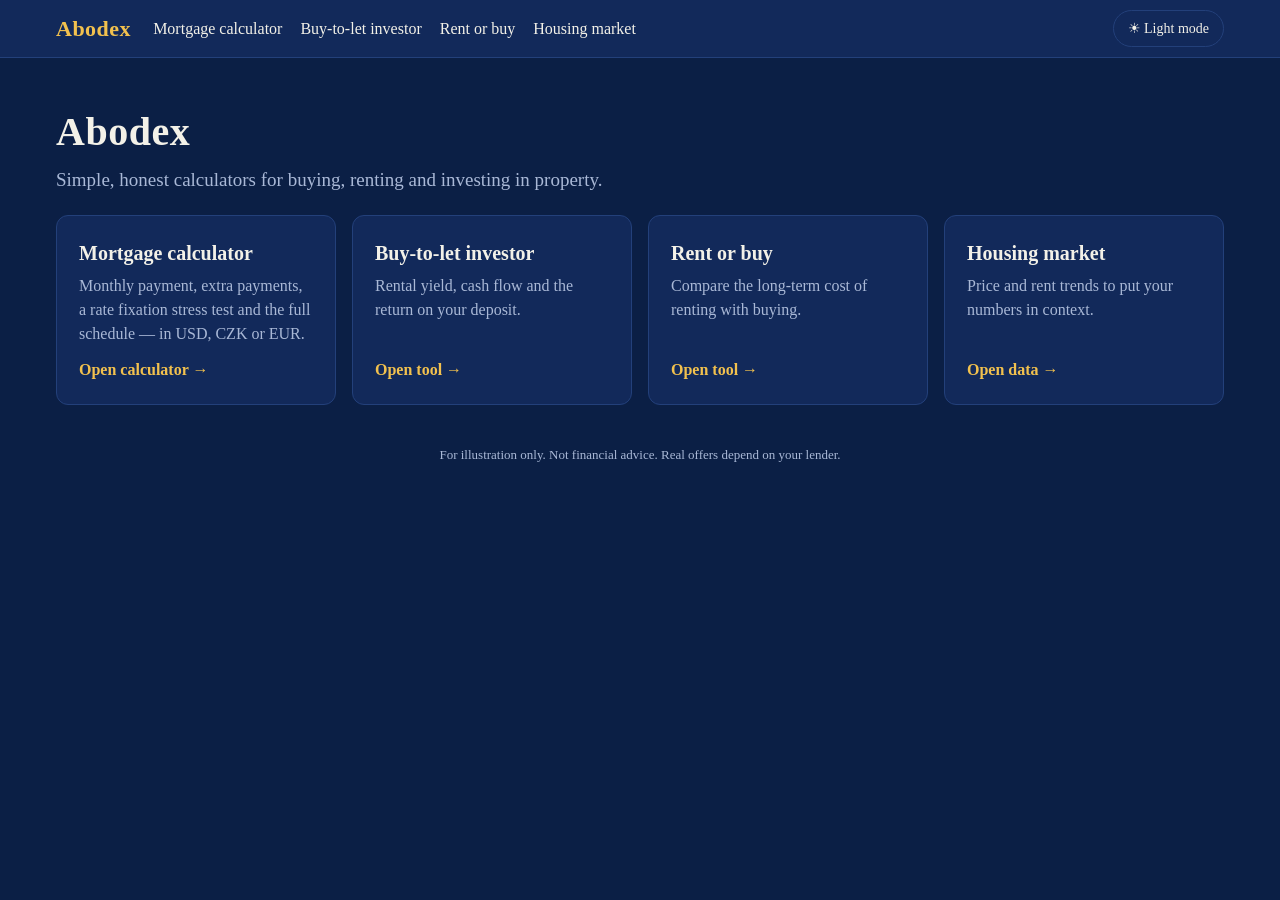
==== index.html @ 5fb05983 "Add Housing market page with sourced Czech data New market.html with the shared nav, styles and dark" ====
<!doctype html>
<html lang="en" data-cur="USD">
<head>
<meta charset="utf-8">
<meta name="viewport" content="width=device-width, initial-scale=1">
<title>Abodex – Property Investment Toolkit</title>
<meta name="description" content="Free property calculators in USD, CZK and EUR — mortgage, buy-to-let, rent or buy — plus Czech housing market data: prices, rents, yields and rates.">
<script src="js/theme-init.js"></script>
<link rel="stylesheet" href="css/style.css">
</head>
<body>
<nav class="topnav" id="topnav" data-page="home" aria-label="Abodex tools"></nav>
<header class="hero">
  <div>
    <h1>Abodex</h1>
    <p>Simple, honest calculators for buying, renting and investing in property.</p>
  </div>
</header>

<main class="tools" aria-label="Tools">
  <a class="card tool" href="mortgage.html">
    <h2>Mortgage calculator</h2>
    <p>Monthly payment, extra payments, a rate fixation stress test and the full schedule — in USD, CZK or EUR.</p>
    <span class="go">Open calculator →</span>
  </a>
  <a class="card tool" href="invest.html">
    <h2>Buy-to-let investor</h2>
    <p>Rental yield, cash flow and the return on your deposit.</p>
    <span class="go">Open tool →</span>
  </a>
  <a class="card tool" href="rent-or-buy.html">
    <h2>Rent or buy</h2>
    <p>Compare the long-term cost of renting with buying.</p>
    <span class="go">Open tool →</span>
  </a>
  <a class="card tool" href="market.html">
    <h2>Housing market</h2>
    <p>Price and rent trends to put your numbers in context.</p>
    <span class="go">Open data →</span>
  </a>
</main>

<footer>
  <p>For illustration only. Not financial advice. Real offers depend on your lender.</p>
</footer>

<script src="js/common.js"></script>
</body>
</html>
---- css/style.css ----
/* Abodex shared styles: colours, themes, page layout, form fields, footer. */
:root {
  color-scheme: dark;
  --font: "Times New Roman", Times, serif;
  --bg: #0b1f45; --card: #12295a; --text: #f3f1e8; --muted: #a9b8d6;
  --border: #23407a; --accent: #f2c14e; --accent-soft: #1b3670;
  --principal: #6fa8ff; --interest: #f5a04a; --tax: #4fd1a0;
  --insurance: #c39bff; --pmi: #ff6b6f; --hoa: #9fb0cc;
}
/* Light theme, switched on by the dark mode toggle */
:root[data-theme="light"] {
  color-scheme: light;
  --bg: #f4f1e8; --card: #ffffff; --text: #14213d; --muted: #5b6785;
  --border: #ddd6c4; --accent: #1f4fa8; --accent-soft: #e6ecf8;
  --principal: #1f5fd1; --interest: #d9741c; --tax: #1d9a6c;
  --insurance: #7c4ddb; --pmi: #d63c41; --hoa: #7d8aa3;
}
* { box-sizing: border-box; }
body {
  margin: 0; background: var(--bg); color: var(--text);
  font: 16px/1.5 var(--font);
}
header {
  max-width: 1200px; margin: 0 auto; padding: 28px 16px 8px;
  display: flex; justify-content: space-between; align-items: flex-start; gap: 16px;
}
/* Top navigation bar (built by js/common.js) */
.topnav { background: var(--card); border-bottom: 1px solid var(--border); }
.topnav-inner {
  max-width: 1200px; margin: 0 auto; padding: 10px 16px;
  display: flex; flex-wrap: wrap; align-items: center; gap: 8px 22px;
}
.brand { font-size: 22px; font-weight: 700; letter-spacing: 0.5px; color: var(--accent); text-decoration: none; }
.nav-links { display: flex; flex-wrap: wrap; gap: 4px 18px; list-style: none; margin: 0; padding: 0; flex: 1; }
.nav-links a { color: var(--text); text-decoration: none; border-bottom: 2px solid transparent; padding: 2px 0; }
.nav-links a:hover { border-bottom-color: var(--border); }
.nav-links a[aria-current="page"] { border-bottom-color: var(--accent); font-weight: 700; }
.nav-links li { white-space: nowrap; }
/* Small screens: brand + theme toggle on the first row, links on their own row below */
@media (max-width: 760px) {
  .topnav-inner { justify-content: space-between; }
  .nav-links { order: 3; flex-basis: 100%; }
}
.soon { color: var(--muted); cursor: default; }
.badge {
  font-size: 11px; padding: 0 7px; border-radius: 999px; vertical-align: 1px;
  border: 1px solid var(--border); color: var(--muted); white-space: nowrap;
}
#themeToggle {
  flex: none; font: inherit; font-size: 14px; padding: 7px 14px; border-radius: 999px; cursor: pointer;
  border: 1px solid var(--border); background: var(--card); color: var(--text);
}
header h1 { margin: 0; font-size: 26px; }
header p { margin: 4px 0 0; color: var(--muted); }
main { max-width: 1200px; margin: 0 auto; padding: 16px; }
.card { background: var(--card); border: 1px solid var(--border); border-radius: 12px; padding: 18px; }
.card h2 { margin: 0 0 12px; font-size: 16px; }
.card-head { display: flex; justify-content: space-between; align-items: baseline; }
.stack { display: grid; gap: 16px; }
label { display: block; font-size: 13px; color: var(--muted); margin-bottom: 4px; }
.field { margin-bottom: 12px; }
.row { display: grid; grid-template-columns: 1fr 1fr; gap: 10px; }
input, select {
  width: 100%; padding: 9px 10px; font: inherit; color: var(--text);
  background: var(--bg); border: 1px solid var(--border); border-radius: 8px;
}
input:focus, select:focus { outline: 2px solid var(--accent); outline-offset: -1px; }
.unit { position: relative; }
.unit span { position: absolute; top: 50%; transform: translateY(-50%); color: var(--muted); font-size: 13px; pointer-events: none; }
.unit.pre span { left: 10px; } .unit.pre input { padding-left: 22px; }
.unit.post span { right: 10px; } .unit.post input { padding-right: 34px; }
details { border-top: 1px solid var(--border); padding-top: 10px; margin-top: 4px; }
summary { cursor: pointer; font-weight: 600; font-size: 14px; margin-bottom: 10px; }
.hint { font-size: 12px; color: var(--muted); margin-top: 3px; }

/* Currency switch and per-currency fields */
.currency { display: flex; gap: 6px; }
.currency button {
  flex: 1; font: inherit; font-size: 14px; padding: 7px 0; border-radius: 8px; cursor: pointer;
  border: 1px solid var(--border); background: var(--bg); color: var(--text);
}
.currency button.active { background: var(--accent); border-color: var(--accent); color: var(--bg); font-weight: 700; }
:root[data-cur="USD"] .eu-only, :root:not([data-cur="USD"]) .us-only { display: none; }
.warn {
  margin-top: 8px; padding: 8px 10px; font-size: 13px; line-height: 1.4;
  background: var(--accent-soft); border-left: 3px solid var(--accent); border-radius: 6px;
}
.warn.strong { border-left-color: var(--pmi); }

/* Shared building blocks: buttons, tabs, tables, result tiles, notes, rise/fall colours */
.tabs { display: flex; gap: 6px; margin-bottom: 12px; flex-wrap: wrap; align-items: center; }
.tabs button, .btn {
  font: inherit; font-size: 13px; padding: 6px 12px; border-radius: 8px; cursor: pointer;
  border: 1px solid var(--border); background: var(--bg); color: var(--text);
}
.tabs button.active { background: var(--accent); border-color: var(--accent); color: var(--bg); }
.tabs .spacer { flex: 1; }
.table-wrap { max-height: 420px; overflow: auto; border: 1px solid var(--border); border-radius: 8px; }
table { width: 100%; border-collapse: collapse; font-size: 13px; font-variant-numeric: tabular-nums; }
th, td { padding: 7px 10px; text-align: right; white-space: nowrap; }
th:first-child, td:first-child { text-align: left; }
thead th { position: sticky; top: 0; background: var(--card); border-bottom: 1px solid var(--border); font-weight: 600; }
tbody tr:nth-child(even) { background: var(--bg); }
.optional { color: var(--muted); font-style: italic; }
.over { display: grid; grid-template-columns: repeat(3, 1fr); gap: 12px; }
@media (max-width: 700px) { .over { grid-template-columns: 1fr; } }
.over > div { background: var(--bg); border: 1px solid var(--border); border-radius: 10px; padding: 12px 14px; }
.over .label { font-size: 12px; color: var(--muted); }
.over .value { font-size: 22px; font-weight: 700; margin-top: 2px; font-variant-numeric: tabular-nums; }
.over .sub { font-size: 13px; color: var(--muted); }
.over .compare { display: flex; justify-content: space-between; gap: 8px; margin-top: 4px; font-variant-numeric: tabular-nums; }
.over .compare span { color: var(--muted); font-size: 14px; }
.over .saved { background: var(--accent-soft); border-color: transparent; }
.over .saved .value { color: var(--tax); }
.lead { margin: -4px 0 8px; font-size: 14px; }
.up { color: var(--pmi); }
.down { color: var(--tax); }

/* Tool page layout: inputs on the left, results on the right (one column on small screens).
   Columns may shrink to the screen so wide tables scroll inside their box instead of widening the page. */
main.two-col { display: grid; grid-template-columns: 360px 1fr; gap: 16px; align-items: start; }
@media (max-width: 900px) { main.two-col { grid-template-columns: 1fr; } }
.two-col > *, .two-col .row > *, .two-col .stack > *, .two-col input, .two-col select { min-width: 0; }

/* Home page: intro and tool cards */
.hero { padding-top: 44px; }
.hero h1 { font-size: 40px; letter-spacing: 0.5px; }
.hero p { font-size: 19px; }
.tools { display: grid; grid-template-columns: repeat(auto-fit, minmax(250px, 1fr)); gap: 16px; padding-top: 12px; padding-bottom: 32px; }
.tool { display: flex; flex-direction: column; gap: 6px; padding: 22px; color: inherit; text-decoration: none; }
.tool h2 { margin: 0; font-size: 20px; }
.tool p { margin: 0; color: var(--muted); flex: 1; }
.tool .go { font-weight: 700; color: var(--accent); margin-top: 6px; }
a.tool:hover, a.tool:focus-visible { border-color: var(--accent); }
.tool.coming { opacity: 0.75; }
.tool.coming .badge { align-self: flex-start; margin-top: 6px; font-size: 12px; }

footer { max-width: 1200px; margin: 0 auto; padding: 8px 16px 32px; text-align: center; }
footer p { margin: 0; font-size: 13px; color: var(--muted); }
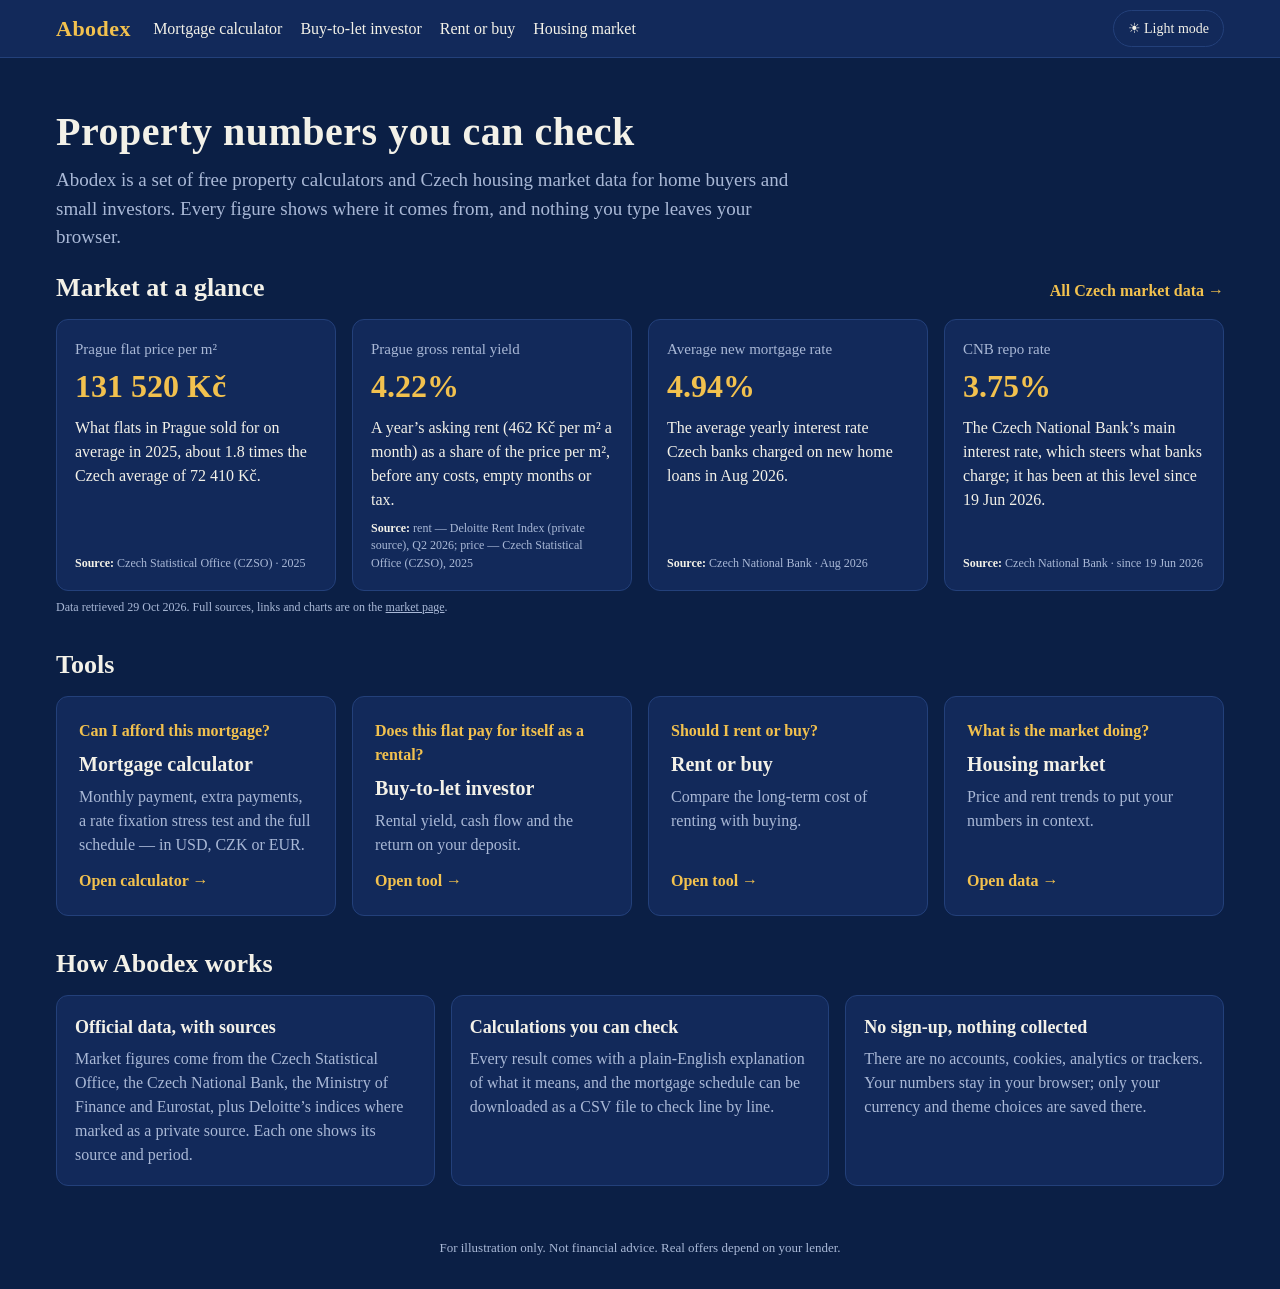
==== commit 3a41dd14: "Make the home page fuller: hero, market facts, tool questions, how it works - Hero with a headline a" ====
--- a/index.html
+++ b/index.html
@@ -4,40 +4,79 @@
 <meta charset="utf-8">
 <meta name="viewport" content="width=device-width, initial-scale=1">
 <title>Abodex – Property Investment Toolkit</title>
-<meta name="description" content="Free property calculators in USD, CZK and EUR — mortgage, buy-to-let, rent or buy — plus Czech housing market data: prices, rents, yields and rates.">
+<meta name="description" content="Free property calculators and Czech housing market data for buyers and small investors: mortgage, buy-to-let and rent-or-buy tools, plus prices, yields and rates from official sources.">
 <script src="js/theme-init.js"></script>
 <link rel="stylesheet" href="css/style.css">
+<link rel="stylesheet" href="css/home.css">
 </head>
 <body>
 <nav class="topnav" id="topnav" data-page="home" aria-label="Abodex tools"></nav>
 <header class="hero">
   <div>
-    <h1>Abodex</h1>
-    <p>Simple, honest calculators for buying, renting and investing in property.</p>
+    <h1>Property numbers you can check</h1>
+    <p>Abodex is a set of free property calculators and Czech housing market data for home buyers and small investors. Every figure shows where it comes from, and nothing you type leaves your browser.</p>
   </div>
 </header>
 
-<main class="tools" aria-label="Tools">
-  <a class="card tool" href="mortgage.html">
-    <h2>Mortgage calculator</h2>
-    <p>Monthly payment, extra payments, a rate fixation stress test and the full schedule — in USD, CZK or EUR.</p>
-    <span class="go">Open calculator →</span>
-  </a>
-  <a class="card tool" href="invest.html">
-    <h2>Buy-to-let investor</h2>
-    <p>Rental yield, cash flow and the return on your deposit.</p>
-    <span class="go">Open tool →</span>
-  </a>
-  <a class="card tool" href="rent-or-buy.html">
-    <h2>Rent or buy</h2>
-    <p>Compare the long-term cost of renting with buying.</p>
-    <span class="go">Open tool →</span>
-  </a>
-  <a class="card tool" href="market.html">
-    <h2>Housing market</h2>
-    <p>Price and rent trends to put your numbers in context.</p>
-    <span class="go">Open data →</span>
-  </a>
+<main class="home">
+  <!-- Every number here is filled in by js/home.js from data/market.json -->
+  <section class="block" aria-labelledby="glanceTitle">
+    <div class="block-head">
+      <h2 id="glanceTitle">Market at a glance</h2>
+      <a href="market.html">All Czech market data →</a>
+    </div>
+    <p class="load-note" id="glanceNote" hidden></p>
+    <div class="facts" id="facts"></div>
+    <p class="source" id="glanceSource"></p>
+  </section>
+
+  <section class="block" aria-labelledby="toolsTitle">
+    <div class="block-head"><h2 id="toolsTitle">Tools</h2></div>
+    <div class="tools">
+      <a class="card tool" href="mortgage.html">
+        <p class="q">Can I afford this mortgage?</p>
+        <h3>Mortgage calculator</h3>
+        <p>Monthly payment, extra payments, a rate fixation stress test and the full schedule — in USD, CZK or EUR.</p>
+        <span class="go">Open calculator →</span>
+      </a>
+      <a class="card tool" href="invest.html">
+        <p class="q">Does this flat pay for itself as a rental?</p>
+        <h3>Buy-to-let investor</h3>
+        <p>Rental yield, cash flow and the return on your deposit.</p>
+        <span class="go">Open tool →</span>
+      </a>
+      <a class="card tool" href="rent-or-buy.html">
+        <p class="q">Should I rent or buy?</p>
+        <h3>Rent or buy</h3>
+        <p>Compare the long-term cost of renting with buying.</p>
+        <span class="go">Open tool →</span>
+      </a>
+      <a class="card tool" href="market.html">
+        <p class="q">What is the market doing?</p>
+        <h3>Housing market</h3>
+        <p>Price and rent trends to put your numbers in context.</p>
+        <span class="go">Open data →</span>
+      </a>
+    </div>
+  </section>
+
+  <section class="block" aria-labelledby="howTitle">
+    <div class="block-head"><h2 id="howTitle">How Abodex works</h2></div>
+    <ul class="points">
+      <li class="card">
+        <h3>Official data, with sources</h3>
+        <p>Market figures come from the Czech Statistical Office, the Czech National Bank, the Ministry of Finance and Eurostat, plus Deloitte’s indices where marked as a private source. Each one shows its source and period.</p>
+      </li>
+      <li class="card">
+        <h3>Calculations you can check</h3>
+        <p>Every result comes with a plain-English explanation of what it means, and the mortgage schedule can be downloaded as a CSV file to check line by line.</p>
+      </li>
+      <li class="card">
+        <h3>No sign-up, nothing collected</h3>
+        <p>There are no accounts, cookies, analytics or trackers. Your numbers stay in your browser; only your currency and theme choices are saved there.</p>
+      </li>
+    </ul>
+  </section>
 </main>
 
 <footer>
@@ -45,5 +84,6 @@
 </footer>
 
 <script src="js/common.js"></script>
+<script src="js/home.js"></script>
 </body>
 </html>
--- a/css/home.css
+++ b/css/home.css
@@ -0,0 +1,36 @@
+/* Home page styles (loaded after style.css): sections, market facts, tool cards, "how it works". */
+main.home { padding-top: 8px; }
+.block { margin-bottom: 28px; }
+.block-head { display: flex; flex-wrap: wrap; justify-content: space-between; align-items: baseline; gap: 4px 16px; margin-bottom: 12px; }
+.block-head h2 { margin: 0; font-size: 26px; }
+.block-head a { color: var(--accent); font-weight: 700; text-decoration: none; }
+.block-head a:hover { text-decoration: underline; }
+.hero p { max-width: 760px; }
+
+/* Market at a glance */
+.facts { display: grid; grid-template-columns: repeat(auto-fit, minmax(220px, 1fr)); gap: 16px; }
+.fact { display: flex; flex-direction: column; min-width: 0; }
+.fact h3 { margin: 0; font-size: 15px; color: var(--muted); font-weight: 400; }
+.fact .value { margin: 2px 0 6px; font-size: 32px; font-weight: 700; color: var(--accent); white-space: nowrap; }
+.fact .explain { margin: 0; flex: 1; }
+.source { margin: 8px 0 0; font-size: 12px; color: var(--muted); line-height: 1.45; overflow-wrap: anywhere; }
+.source a { color: var(--muted); }
+.source b { color: var(--text); font-weight: 600; }
+.load-note { padding: 14px 16px; border-left: 3px solid var(--pmi); background: var(--card); border-radius: 8px; }
+.load-note a { color: var(--accent); }
+
+/* Tool cards: the question first, then the tool's name */
+.tools { padding: 0; }
+.tool .q { margin: 0; color: var(--accent); font-weight: 700; flex: none; }
+.tool h3 { margin: 0; font-size: 20px; }
+
+/* How Abodex works */
+.points { list-style: none; margin: 0; padding: 0; display: grid; grid-template-columns: repeat(auto-fit, minmax(240px, 1fr)); gap: 16px; }
+.points h3 { margin: 0 0 6px; font-size: 18px; }
+.points p { margin: 0; color: var(--muted); }
+
+@media (max-width: 560px) {
+  .hero h1 { font-size: 32px; }
+  .hero p { font-size: 17px; }
+  .block-head h2 { font-size: 22px; }
+}
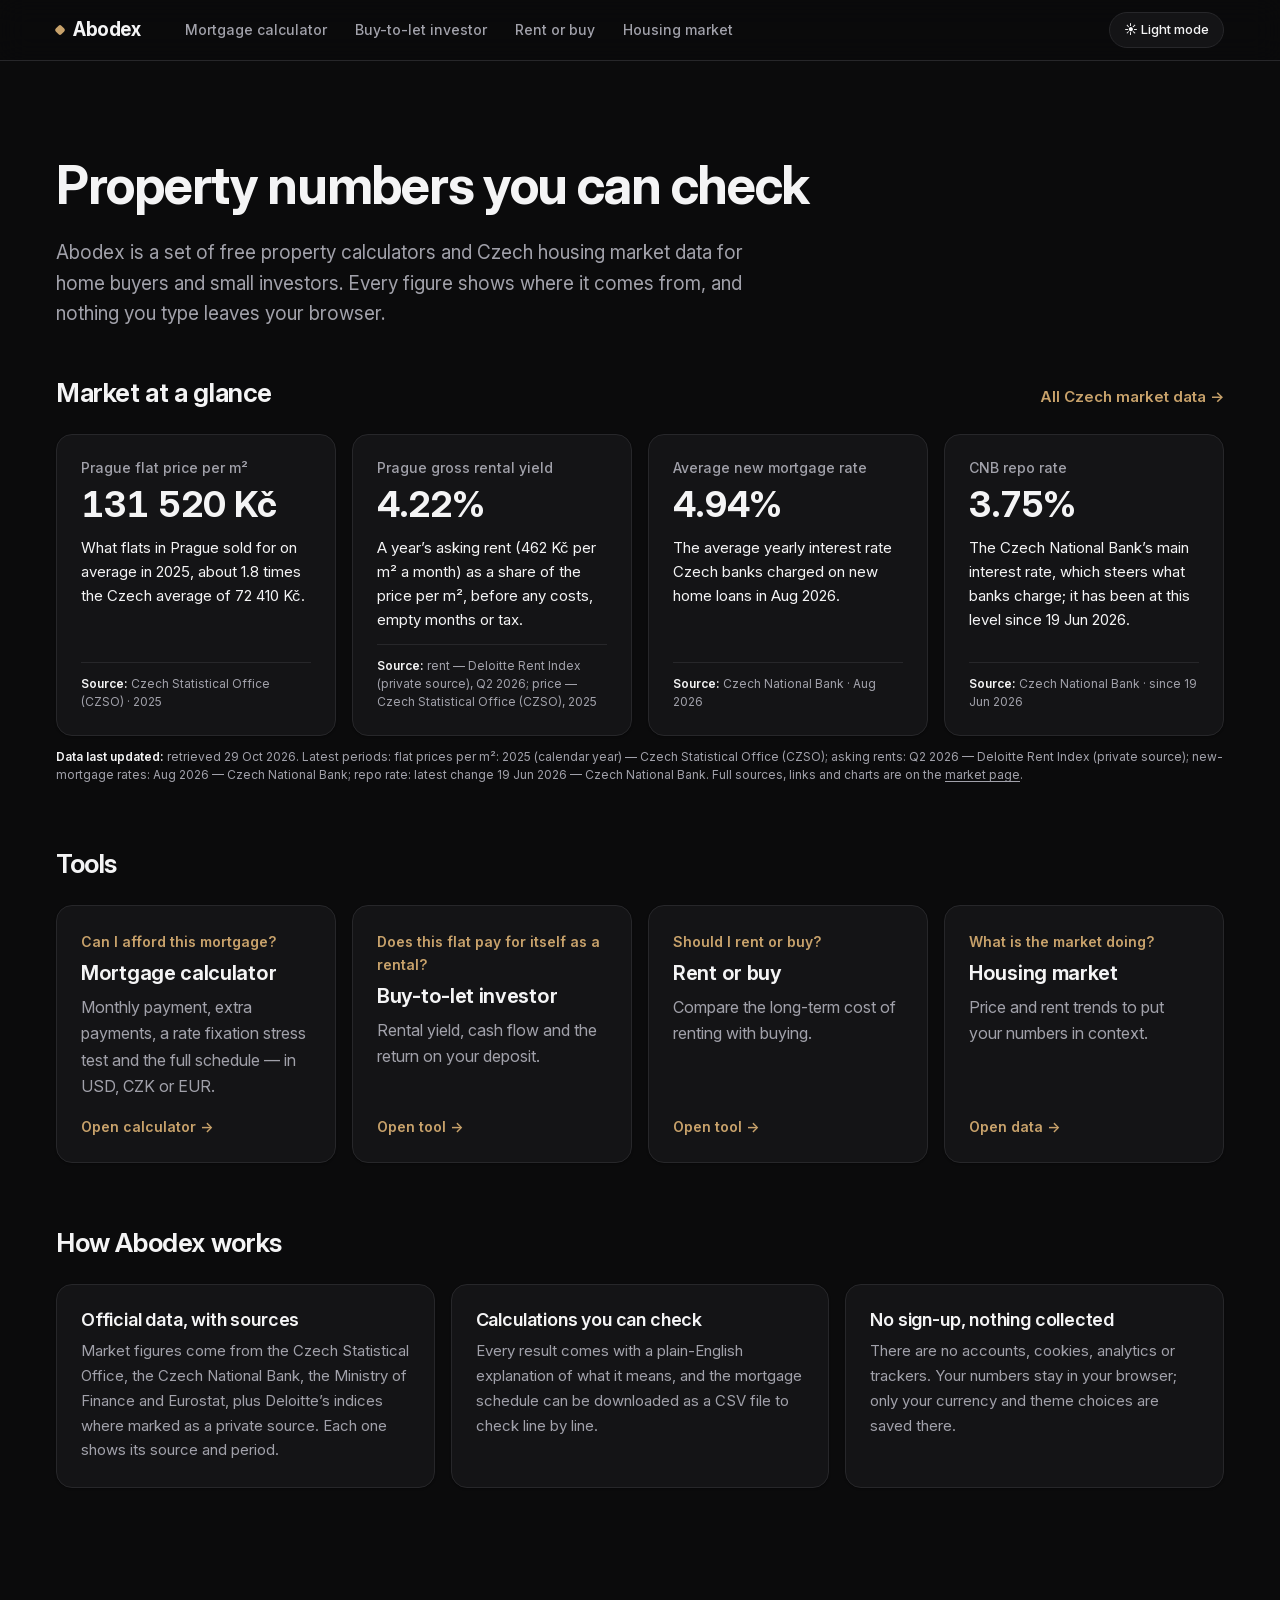
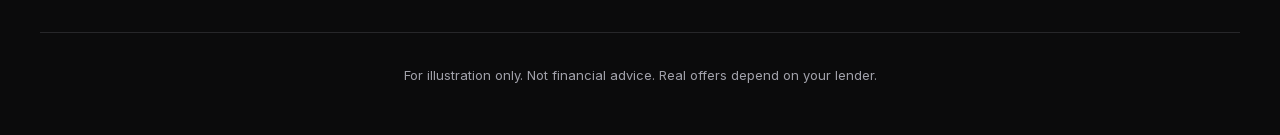
==== commit e09e652e: "Add data freshness, input checks, 404 page and site icon - "Data last updated" card on the market pa" ====
--- a/index.html
+++ b/index.html
@@ -5,6 +5,7 @@
 <meta name="viewport" content="width=device-width, initial-scale=1">
 <title>Abodex – Property Investment Toolkit</title>
 <meta name="description" content="Free property calculators and Czech housing market data for buyers and small investors: mortgage, buy-to-let and rent-or-buy tools, plus prices, yields and rates from official sources.">
+<link rel="icon" href="favicon.svg" type="image/svg+xml">
 <script src="js/theme-init.js"></script>
 <link rel="stylesheet" href="css/style.css">
 <link rel="stylesheet" href="css/home.css">
--- a/css/style.css
+++ b/css/style.css
@@ -1,139 +1,239 @@
-/* Abodex shared styles: colours, themes, page layout, form fields, footer. */
+/* Abodex shared styles: font, colours, themes, spacing, nav, cards, form fields, tables, tiles, motion, footer. */
+@font-face {
+  font-family: "Inter"; font-style: normal; font-weight: 100 900; font-display: swap;
+  src: url("../fonts/InterVariable.woff2") format("woff2");
+}
+@font-face {
+  font-family: "Inter"; font-style: italic; font-weight: 100 900; font-display: swap;
+  src: url("../fonts/InterVariable-Italic.woff2") format("woff2");
+}
+
+/* Dark theme is the default; the light theme is switched on by the toggle (data-theme="light"). */
 :root {
   color-scheme: dark;
-  --font: "Times New Roman", Times, serif;
-  --bg: #0b1f45; --card: #12295a; --text: #f3f1e8; --muted: #a9b8d6;
-  --border: #23407a; --accent: #f2c14e; --accent-soft: #1b3670;
+  --font: "Inter", system-ui, -apple-system, "Segoe UI", Roboto, sans-serif;
+  --bg: #0b0b0c; --card: #141416; --surface: #1c1c1f; --hover: #232327; --input: #1c1c1f;
+  --border: #27272a; --border-strong: #3f3f46; --text: #f4f4f5; --muted: #a1a1aa;
+  --accent: #c8a26b; --accent-hover: #d6b37f; --on-accent: #0b0b0c; --accent-soft: #221d16;
+  --ring: rgba(200, 162, 107, 0.35); --nav-bg: rgba(11, 11, 12, 0.72);
+  --shadow: 0 1px 2px rgba(0, 0, 0, 0.3);
+  --shadow-lift: 0 12px 32px -12px rgba(0, 0, 0, 0.7);
+  /* Chart, table and gain/loss colours */
   --principal: #6fa8ff; --interest: #f5a04a; --tax: #4fd1a0;
   --insurance: #c39bff; --pmi: #ff6b6f; --hoa: #9fb0cc;
-}
-/* Light theme, switched on by the dark mode toggle */
+  /* Spacing, corners, motion */
+  --space-1: 4px; --space-2: 8px; --space-3: 12px; --space-4: 16px; --space-5: 24px;
+  --space-6: 32px; --space-7: 48px; --space-8: 64px; --space-9: 96px;
+  --radius-sm: 8px; --radius-md: 12px; --radius-lg: 16px;
+  --ease: cubic-bezier(0.2, 0.7, 0.2, 1); --fast: 150ms; --slow: 500ms;
+}
 :root[data-theme="light"] {
   color-scheme: light;
-  --bg: #f4f1e8; --card: #ffffff; --text: #14213d; --muted: #5b6785;
-  --border: #ddd6c4; --accent: #1f4fa8; --accent-soft: #e6ecf8;
-  --principal: #1f5fd1; --interest: #d9741c; --tax: #1d9a6c;
-  --insurance: #7c4ddb; --pmi: #d63c41; --hoa: #7d8aa3;
+  --bg: #fafafa; --card: #ffffff; --surface: #f4f4f5; --hover: #efeff1; --input: #ffffff;
+  --border: #e7e7e9; --border-strong: #d4d4d8; --text: #111111; --muted: #5f5f66;
+  --accent: #8a6a3a; --accent-hover: #765a30; --on-accent: #ffffff; --accent-soft: #f7f3ec;
+  --ring: rgba(138, 106, 58, 0.28); --nav-bg: rgba(250, 250, 250, 0.78);
+  --shadow: 0 1px 2px rgba(0, 0, 0, 0.04);
+  --shadow-lift: 0 12px 32px -12px rgba(0, 0, 0, 0.16);
+  /* Green and red darkened slightly so gain/loss text passes 4.5:1 on white */
+  --principal: #1f5fd1; --interest: #d9741c; --tax: #16805a;
+  --insurance: #7c4ddb; --pmi: #c53035; --hoa: #7d8aa3;
 }
 * { box-sizing: border-box; }
+html { -webkit-text-size-adjust: 100%; }
 body {
   margin: 0; background: var(--bg); color: var(--text);
-  font: 16px/1.5 var(--font);
-}
-header {
-  max-width: 1200px; margin: 0 auto; padding: 28px 16px 8px;
-  display: flex; justify-content: space-between; align-items: flex-start; gap: 16px;
-}
-/* Top navigation bar (built by js/common.js) */
-.topnav { background: var(--card); border-bottom: 1px solid var(--border); }
+  font: 16px/1.65 var(--font); -webkit-font-smoothing: antialiased; -moz-osx-font-smoothing: grayscale;
+}
+h1, h2, h3 { line-height: 1.25; }
+a { color: var(--accent); }
+:focus-visible { outline: 2px solid var(--accent); outline-offset: 2px; }
+
+/* Top navigation bar (built by js/common.js): slim, sticky, blurs the page behind it */
+.topnav {
+  position: sticky; top: 0; z-index: 50;
+  background: var(--nav-bg); border-bottom: 1px solid var(--border);
+  -webkit-backdrop-filter: saturate(1.6) blur(14px); backdrop-filter: saturate(1.6) blur(14px);
+}
 .topnav-inner {
-  max-width: 1200px; margin: 0 auto; padding: 10px 16px;
-  display: flex; flex-wrap: wrap; align-items: center; gap: 8px 22px;
-}
-.brand { font-size: 22px; font-weight: 700; letter-spacing: 0.5px; color: var(--accent); text-decoration: none; }
-.nav-links { display: flex; flex-wrap: wrap; gap: 4px 18px; list-style: none; margin: 0; padding: 0; flex: 1; }
-.nav-links a { color: var(--text); text-decoration: none; border-bottom: 2px solid transparent; padding: 2px 0; }
-.nav-links a:hover { border-bottom-color: var(--border); }
-.nav-links a[aria-current="page"] { border-bottom-color: var(--accent); font-weight: 700; }
+  max-width: 1200px; margin: 0 auto; padding: 0 var(--space-4); min-height: 60px;
+  display: flex; align-items: center; gap: var(--space-2) var(--space-6);
+}
+.brand { font-size: 19px; font-weight: 700; letter-spacing: -0.02em; color: var(--text); text-decoration: none; }
+.brand::before {
+  content: ""; display: inline-block; width: 8px; height: 8px; border-radius: 2px; margin-right: 9px; vertical-align: 2px;
+  background: var(--accent); transform: rotate(45deg);
+}
+.nav-links { display: flex; gap: var(--space-1); list-style: none; margin: 0; padding: 0; flex: 1; }
 .nav-links li { white-space: nowrap; }
-/* Small screens: brand + theme toggle on the first row, links on their own row below */
+.nav-links a {
+  display: block; padding: 6px 12px; border-radius: 999px; font-size: 14px; font-weight: 500;
+  color: var(--muted); text-decoration: none;
+  transition: color var(--fast) ease, background-color var(--fast) ease;
+}
+.nav-links a:hover { color: var(--text); background: var(--hover); }
+.nav-links a[aria-current="page"] { color: var(--accent); background: var(--accent-soft); }
+/* Small screens: brand + theme toggle on the first row, links in one row below that scrolls inside the nav */
 @media (max-width: 760px) {
-  .topnav-inner { justify-content: space-between; }
-  .nav-links { order: 3; flex-basis: 100%; }
+  .topnav-inner { flex-wrap: wrap; justify-content: space-between; padding-top: var(--space-2); }
+  .nav-links {
+    order: 3; flex-basis: 100%; overflow-x: auto; scrollbar-width: none;
+    margin: 0 calc(-1 * var(--space-4)); padding: 0 var(--space-4) var(--space-2);
+  }
+  .nav-links::-webkit-scrollbar { display: none; }
 }
 .soon { color: var(--muted); cursor: default; }
 .badge {
-  font-size: 11px; padding: 0 7px; border-radius: 999px; vertical-align: 1px;
+  font-size: 11px; font-weight: 500; padding: 1px 8px; border-radius: 999px; vertical-align: 1px;
   border: 1px solid var(--border); color: var(--muted); white-space: nowrap;
 }
 #themeToggle {
-  flex: none; font: inherit; font-size: 14px; padding: 7px 14px; border-radius: 999px; cursor: pointer;
+  flex: none; font: inherit; font-size: 13px; font-weight: 500; padding: 6px 14px; border-radius: 999px; cursor: pointer;
   border: 1px solid var(--border); background: var(--card); color: var(--text);
-}
-header h1 { margin: 0; font-size: 26px; }
-header p { margin: 4px 0 0; color: var(--muted); }
-main { max-width: 1200px; margin: 0 auto; padding: 16px; }
-.card { background: var(--card); border: 1px solid var(--border); border-radius: 12px; padding: 18px; }
-.card h2 { margin: 0 0 12px; font-size: 16px; }
-.card-head { display: flex; justify-content: space-between; align-items: baseline; }
-.stack { display: grid; gap: 16px; }
-label { display: block; font-size: 13px; color: var(--muted); margin-bottom: 4px; }
-.field { margin-bottom: 12px; }
-.row { display: grid; grid-template-columns: 1fr 1fr; gap: 10px; }
+  transition: border-color var(--fast) ease, background-color var(--fast) ease;
+}
+#themeToggle:hover { border-color: var(--border-strong); background: var(--hover); }
+
+/* Page heading on tool pages */
+header {
+  max-width: 1200px; margin: 0 auto; padding: var(--space-8) var(--space-4) var(--space-5);
+  display: flex; justify-content: space-between; align-items: flex-start; gap: var(--space-4);
+}
+header h1 { margin: 0; font-size: 36px; line-height: 1.15; font-weight: 700; letter-spacing: -0.02em; }
+header p { margin: var(--space-3) 0 0; max-width: 720px; font-size: 18px; line-height: 1.6; color: var(--muted); }
+@media (max-width: 560px) {
+  header { padding-top: var(--space-7); }
+  header h1 { font-size: 28px; }
+  header p { font-size: 16px; }
+}
+
+main { max-width: 1200px; margin: 0 auto; padding: var(--space-4); }
+.card {
+  background: var(--card); border: 1px solid var(--border); border-radius: var(--radius-lg);
+  padding: var(--space-5); box-shadow: var(--shadow);
+}
+.card h2 { margin: 0 0 var(--space-4); font-size: 18px; font-weight: 600; letter-spacing: -0.01em; }
+.card-head { display: flex; justify-content: space-between; align-items: baseline; gap: var(--space-3); }
+.stack { display: grid; gap: var(--space-5); }
+
+/* Form fields */
+label { display: block; font-size: 14px; font-weight: 500; color: var(--muted); margin-bottom: 6px; }
+.field { margin-bottom: var(--space-4); }
+.row { display: grid; grid-template-columns: 1fr 1fr; gap: var(--space-3); }
 input, select {
-  width: 100%; padding: 9px 10px; font: inherit; color: var(--text);
-  background: var(--bg); border: 1px solid var(--border); border-radius: 8px;
-}
-input:focus, select:focus { outline: 2px solid var(--accent); outline-offset: -1px; }
+  width: 100%; padding: 10px 12px; font: inherit; font-size: 15px; color: var(--text);
+  background: var(--input); border: 1px solid var(--border-strong); border-radius: var(--radius-sm);
+  transition: border-color var(--fast) ease, box-shadow var(--fast) ease;
+}
+input:hover, select:hover { border-color: var(--muted); }
+input:focus, select:focus { outline: none; border-color: var(--accent); box-shadow: 0 0 0 3px var(--ring); }
 .unit { position: relative; }
 .unit span { position: absolute; top: 50%; transform: translateY(-50%); color: var(--muted); font-size: 13px; pointer-events: none; }
-.unit.pre span { left: 10px; } .unit.pre input { padding-left: 22px; }
-.unit.post span { right: 10px; } .unit.post input { padding-right: 34px; }
-details { border-top: 1px solid var(--border); padding-top: 10px; margin-top: 4px; }
-summary { cursor: pointer; font-weight: 600; font-size: 14px; margin-bottom: 10px; }
-.hint { font-size: 12px; color: var(--muted); margin-top: 3px; }
+.unit.pre span { left: 12px; } .unit.pre input { padding-left: 26px; }
+.unit.post span { right: 12px; } .unit.post input { padding-right: 38px; }
+details { border-top: 1px solid var(--border); padding-top: var(--space-3); margin-top: var(--space-1); }
+summary { cursor: pointer; font-weight: 600; font-size: 14px; margin-bottom: var(--space-3); }
+summary:hover { color: var(--accent); }
+.hint { font-size: 13px; color: var(--muted); margin-top: var(--space-1); line-height: 1.5; }
 
 /* Currency switch and per-currency fields */
-.currency { display: flex; gap: 6px; }
+.currency { display: flex; gap: var(--space-1); padding: 3px; background: var(--surface); border: 1px solid var(--border); border-radius: 10px; }
 .currency button {
-  flex: 1; font: inherit; font-size: 14px; padding: 7px 0; border-radius: 8px; cursor: pointer;
-  border: 1px solid var(--border); background: var(--bg); color: var(--text);
-}
-.currency button.active { background: var(--accent); border-color: var(--accent); color: var(--bg); font-weight: 700; }
+  flex: 1; font: inherit; font-size: 14px; font-weight: 500; padding: 6px 0; border-radius: 7px; cursor: pointer;
+  border: 0; background: transparent; color: var(--muted);
+  transition: color var(--fast) ease, background-color var(--fast) ease;
+}
+.currency button:hover { color: var(--text); }
+.currency button.active { background: var(--text); color: var(--card); }
 :root[data-cur="USD"] .eu-only, :root:not([data-cur="USD"]) .us-only { display: none; }
 .warn {
-  margin-top: 8px; padding: 8px 10px; font-size: 13px; line-height: 1.4;
+  margin-top: var(--space-2); padding: 10px 12px; font-size: 13px; line-height: 1.5;
   background: var(--accent-soft); border-left: 3px solid var(--accent); border-radius: 6px;
 }
 .warn.strong { border-left-color: var(--pmi); }
 
+/* Input checks (js/common.js checkInputs): message under the field; results dim until it is fixed.
+   A results card that holds the field being fixed stays bright. */
+input[aria-invalid="true"], input[aria-invalid="true"]:hover, input[aria-invalid="true"]:focus { border-color: var(--pmi); }
+.field-error { margin-top: var(--space-1); font-size: 13px; line-height: 1.5; color: var(--pmi); }
+.paused-note { margin: 0; }
+.paused > :not(.paused-note):not(:has([aria-invalid="true"])), .paused-item { opacity: 0.4; transition: opacity var(--fast) ease; }
+
 /* Shared building blocks: buttons, tabs, tables, result tiles, notes, rise/fall colours */
-.tabs { display: flex; gap: 6px; margin-bottom: 12px; flex-wrap: wrap; align-items: center; }
+.tabs { display: flex; gap: 6px; margin-bottom: var(--space-4); flex-wrap: wrap; align-items: center; }
 .tabs button, .btn {
-  font: inherit; font-size: 13px; padding: 6px 12px; border-radius: 8px; cursor: pointer;
-  border: 1px solid var(--border); background: var(--bg); color: var(--text);
-}
-.tabs button.active { background: var(--accent); border-color: var(--accent); color: var(--bg); }
+  font: inherit; font-size: 13px; font-weight: 500; padding: 7px 14px; border-radius: var(--radius-sm); cursor: pointer;
+  border: 1px solid var(--border-strong); background: var(--card); color: var(--text);
+  transition: border-color var(--fast) ease, background-color var(--fast) ease, color var(--fast) ease;
+}
+.tabs button:hover, .btn:hover { background: var(--hover); }
+.tabs button.active { background: var(--text); border-color: var(--text); color: var(--card); }
+.btn.primary { background: var(--accent); border-color: var(--accent); color: var(--on-accent); font-weight: 600; }
+.btn.primary:hover { background: var(--accent-hover); border-color: var(--accent-hover); }
 .tabs .spacer { flex: 1; }
-.table-wrap { max-height: 420px; overflow: auto; border: 1px solid var(--border); border-radius: 8px; }
+.table-wrap { max-height: 420px; overflow: auto; border: 1px solid var(--border); border-radius: var(--radius-md); }
 table { width: 100%; border-collapse: collapse; font-size: 13px; font-variant-numeric: tabular-nums; }
-th, td { padding: 7px 10px; text-align: right; white-space: nowrap; }
+th, td { padding: 9px 12px; text-align: right; white-space: nowrap; }
 th:first-child, td:first-child { text-align: left; }
-thead th { position: sticky; top: 0; background: var(--card); border-bottom: 1px solid var(--border); font-weight: 600; }
-tbody tr:nth-child(even) { background: var(--bg); }
+thead th { position: sticky; top: 0; background: var(--card); border-bottom: 1px solid var(--border); font-weight: 600; color: var(--muted); }
+tbody tr { transition: background-color var(--fast) ease; }
+tbody tr:nth-child(even) { background: var(--surface); }
+tbody tr:hover { background: var(--hover); }
 .optional { color: var(--muted); font-style: italic; }
-.over { display: grid; grid-template-columns: repeat(3, 1fr); gap: 12px; }
+.over { display: grid; grid-template-columns: repeat(3, 1fr); gap: var(--space-3); }
 @media (max-width: 700px) { .over { grid-template-columns: 1fr; } }
-.over > div { background: var(--bg); border: 1px solid var(--border); border-radius: 10px; padding: 12px 14px; }
-.over .label { font-size: 12px; color: var(--muted); }
-.over .value { font-size: 22px; font-weight: 700; margin-top: 2px; font-variant-numeric: tabular-nums; }
+.over > div { background: var(--surface); border: 1px solid var(--border); border-radius: var(--radius-md); padding: 14px 16px; }
+.over .label { font-size: 13px; font-weight: 500; color: var(--muted); }
+.over .value { font-size: 24px; font-weight: 700; letter-spacing: -0.02em; margin-top: 2px; font-variant-numeric: tabular-nums; }
 .over .sub { font-size: 13px; color: var(--muted); }
-.over .compare { display: flex; justify-content: space-between; gap: 8px; margin-top: 4px; font-variant-numeric: tabular-nums; }
+.over .compare { display: flex; justify-content: space-between; gap: var(--space-2); margin-top: var(--space-1); font-variant-numeric: tabular-nums; }
 .over .compare span { color: var(--muted); font-size: 14px; }
 .over .saved { background: var(--accent-soft); border-color: transparent; }
 .over .saved .value { color: var(--tax); }
-.lead { margin: -4px 0 8px; font-size: 14px; }
+.lead { margin: -4px 0 var(--space-3); font-size: 14px; }
 .up { color: var(--pmi); }
 .down { color: var(--tax); }
 
 /* Tool page layout: inputs on the left, results on the right (one column on small screens).
    Columns may shrink to the screen so wide tables scroll inside their box instead of widening the page. */
-main.two-col { display: grid; grid-template-columns: 360px 1fr; gap: 16px; align-items: start; }
+main.two-col { display: grid; grid-template-columns: 360px 1fr; gap: var(--space-5); align-items: start; }
 @media (max-width: 900px) { main.two-col { grid-template-columns: 1fr; } }
 .two-col > *, .two-col .row > *, .two-col .stack > *, .two-col input, .two-col select { min-width: 0; }
 
 /* Home page: intro and tool cards */
-.hero { padding-top: 44px; }
-.hero h1 { font-size: 40px; letter-spacing: 0.5px; }
+.hero { padding-top: var(--space-9); padding-bottom: var(--space-7); }
+.hero h1 { font-size: 52px; line-height: 1.1; letter-spacing: -0.025em; }
 .hero p { font-size: 19px; }
-.tools { display: grid; grid-template-columns: repeat(auto-fit, minmax(250px, 1fr)); gap: 16px; padding-top: 12px; padding-bottom: 32px; }
-.tool { display: flex; flex-direction: column; gap: 6px; padding: 22px; color: inherit; text-decoration: none; }
+.tools { display: grid; grid-template-columns: repeat(auto-fit, minmax(250px, 1fr)); gap: var(--space-4); }
+.tool { display: flex; flex-direction: column; gap: var(--space-2); color: inherit; text-decoration: none; }
 .tool h2 { margin: 0; font-size: 20px; }
 .tool p { margin: 0; color: var(--muted); flex: 1; }
-.tool .go { font-weight: 700; color: var(--accent); margin-top: 6px; }
-a.tool:hover, a.tool:focus-visible { border-color: var(--accent); }
+.tool .go { font-size: 14px; font-weight: 600; color: var(--accent); margin-top: var(--space-2); }
 .tool.coming { opacity: 0.75; }
 .tool.coming .badge { align-self: flex-start; margin-top: 6px; font-size: 12px; }
 
-footer { max-width: 1200px; margin: 0 auto; padding: 8px 16px 32px; text-align: center; }
+/* Link cards lift slightly on hover; plain content cards stay still */
+a.card {
+  transition: transform 200ms var(--ease), box-shadow 200ms var(--ease), border-color 200ms var(--ease);
+}
+a.card:hover, a.card:focus-visible { transform: translateY(-2px); box-shadow: var(--shadow-lift); border-color: var(--border-strong); }
+
+footer {
+  max-width: 1200px; margin: var(--space-8) auto 0; padding: var(--space-6) var(--space-4) var(--space-7);
+  border-top: 1px solid var(--border); text-align: center;
+}
 footer p { margin: 0; font-size: 13px; color: var(--muted); }
+
+/* Motion: sections fade in as they scroll into view (js/common.js adds .reveal only to sections still
+   off-screen), and colours cross-fade while the theme switches (.theme-switching, set for 300 ms). */
+.reveal { opacity: 0; transform: translateY(8px); transition: opacity var(--slow) var(--ease), transform var(--slow) var(--ease); }
+.reveal.in { opacity: 1; transform: none; }
+:root.theme-switching, :root.theme-switching * {
+  transition: background-color 250ms ease, color 250ms ease, border-color 250ms ease, box-shadow 250ms ease !important;
+}
+/* "Reduce motion" on: no transitions, lifts, fades or count-ups */
+@media (prefers-reduced-motion: reduce) {
+  *, *::before, *::after { transition: none !important; animation: none !important; scroll-behavior: auto !important; }
+  a.card:hover, a.card:focus-visible { transform: none; }
+  .reveal { opacity: 1; transform: none; }
+}
--- a/css/home.css
+++ b/css/home.css
@@ -1,36 +1,41 @@
 /* Home page styles (loaded after style.css): sections, market facts, tool cards, "how it works". */
-main.home { padding-top: 8px; }
-.block { margin-bottom: 28px; }
-.block-head { display: flex; flex-wrap: wrap; justify-content: space-between; align-items: baseline; gap: 4px 16px; margin-bottom: 12px; }
-.block-head h2 { margin: 0; font-size: 26px; }
-.block-head a { color: var(--accent); font-weight: 700; text-decoration: none; }
-.block-head a:hover { text-decoration: underline; }
-.hero p { max-width: 760px; }
+main.home { padding-top: 0; }
+.block { margin-bottom: var(--space-8); }
+.block-head { display: flex; flex-wrap: wrap; justify-content: space-between; align-items: baseline; gap: var(--space-1) var(--space-4); margin-bottom: var(--space-5); }
+.block-head h2 { margin: 0; font-size: 26px; font-weight: 650; letter-spacing: -0.015em; }
+.block-head a { font-size: 15px; font-weight: 600; text-decoration: none; }
+.block-head a:hover { text-decoration: underline; text-underline-offset: 3px; }
+.hero p { max-width: 720px; margin-top: var(--space-5); }
 
 /* Market at a glance */
-.facts { display: grid; grid-template-columns: repeat(auto-fit, minmax(220px, 1fr)); gap: 16px; }
+.facts { display: grid; grid-template-columns: repeat(auto-fit, minmax(220px, 1fr)); gap: var(--space-4); }
 .fact { display: flex; flex-direction: column; min-width: 0; }
-.fact h3 { margin: 0; font-size: 15px; color: var(--muted); font-weight: 400; }
-.fact .value { margin: 2px 0 6px; font-size: 32px; font-weight: 700; color: var(--accent); white-space: nowrap; }
-.fact .explain { margin: 0; flex: 1; }
-.source { margin: 8px 0 0; font-size: 12px; color: var(--muted); line-height: 1.45; overflow-wrap: anywhere; }
-.source a { color: var(--muted); }
+.fact h3 { margin: 0; font-size: 14px; font-weight: 500; color: var(--muted); }
+.fact .value {
+  margin: var(--space-2) 0 var(--space-3); font-size: 36px; line-height: 1.1; font-weight: 700; letter-spacing: -0.025em;
+  white-space: nowrap; font-variant-numeric: tabular-nums;
+}
+.fact .explain { margin: 0; flex: 1; font-size: 15px; line-height: 1.6; }
+.source { margin: var(--space-3) 0 0; font-size: 12px; color: var(--muted); line-height: 1.5; overflow-wrap: anywhere; }
+.source a { color: var(--muted); text-underline-offset: 2px; }
+.source a:hover { color: var(--text); }
 .source b { color: var(--text); font-weight: 600; }
-.load-note { padding: 14px 16px; border-left: 3px solid var(--pmi); background: var(--card); border-radius: 8px; }
-.load-note a { color: var(--accent); }
+.fact .source { padding-top: var(--space-3); border-top: 1px solid var(--border); }
+.load-note { padding: 14px 16px; border-left: 3px solid var(--pmi); background: var(--card); border-radius: var(--radius-sm); }
 
 /* Tool cards: the question first, then the tool's name */
-.tools { padding: 0; }
-.tool .q { margin: 0; color: var(--accent); font-weight: 700; flex: none; }
-.tool h3 { margin: 0; font-size: 20px; }
+.tool .q { margin: 0; font-size: 14px; color: var(--accent); font-weight: 600; flex: none; }
+.tool h3 { margin: 0; font-size: 20px; font-weight: 650; letter-spacing: -0.015em; }
 
 /* How Abodex works */
-.points { list-style: none; margin: 0; padding: 0; display: grid; grid-template-columns: repeat(auto-fit, minmax(240px, 1fr)); gap: 16px; }
-.points h3 { margin: 0 0 6px; font-size: 18px; }
-.points p { margin: 0; color: var(--muted); }
+.points { list-style: none; margin: 0; padding: 0; display: grid; grid-template-columns: repeat(auto-fit, minmax(240px, 1fr)); gap: var(--space-4); }
+.points h3 { margin: 0 0 var(--space-2); font-size: 18px; font-weight: 600; letter-spacing: -0.01em; }
+.points p { margin: 0; font-size: 15px; color: var(--muted); }
 
 @media (max-width: 560px) {
-  .hero h1 { font-size: 32px; }
+  .hero { padding-top: var(--space-8); padding-bottom: var(--space-6); }
+  .hero h1 { font-size: 36px; }
   .hero p { font-size: 17px; }
+  .block { margin-bottom: var(--space-7); }
   .block-head h2 { font-size: 22px; }
 }
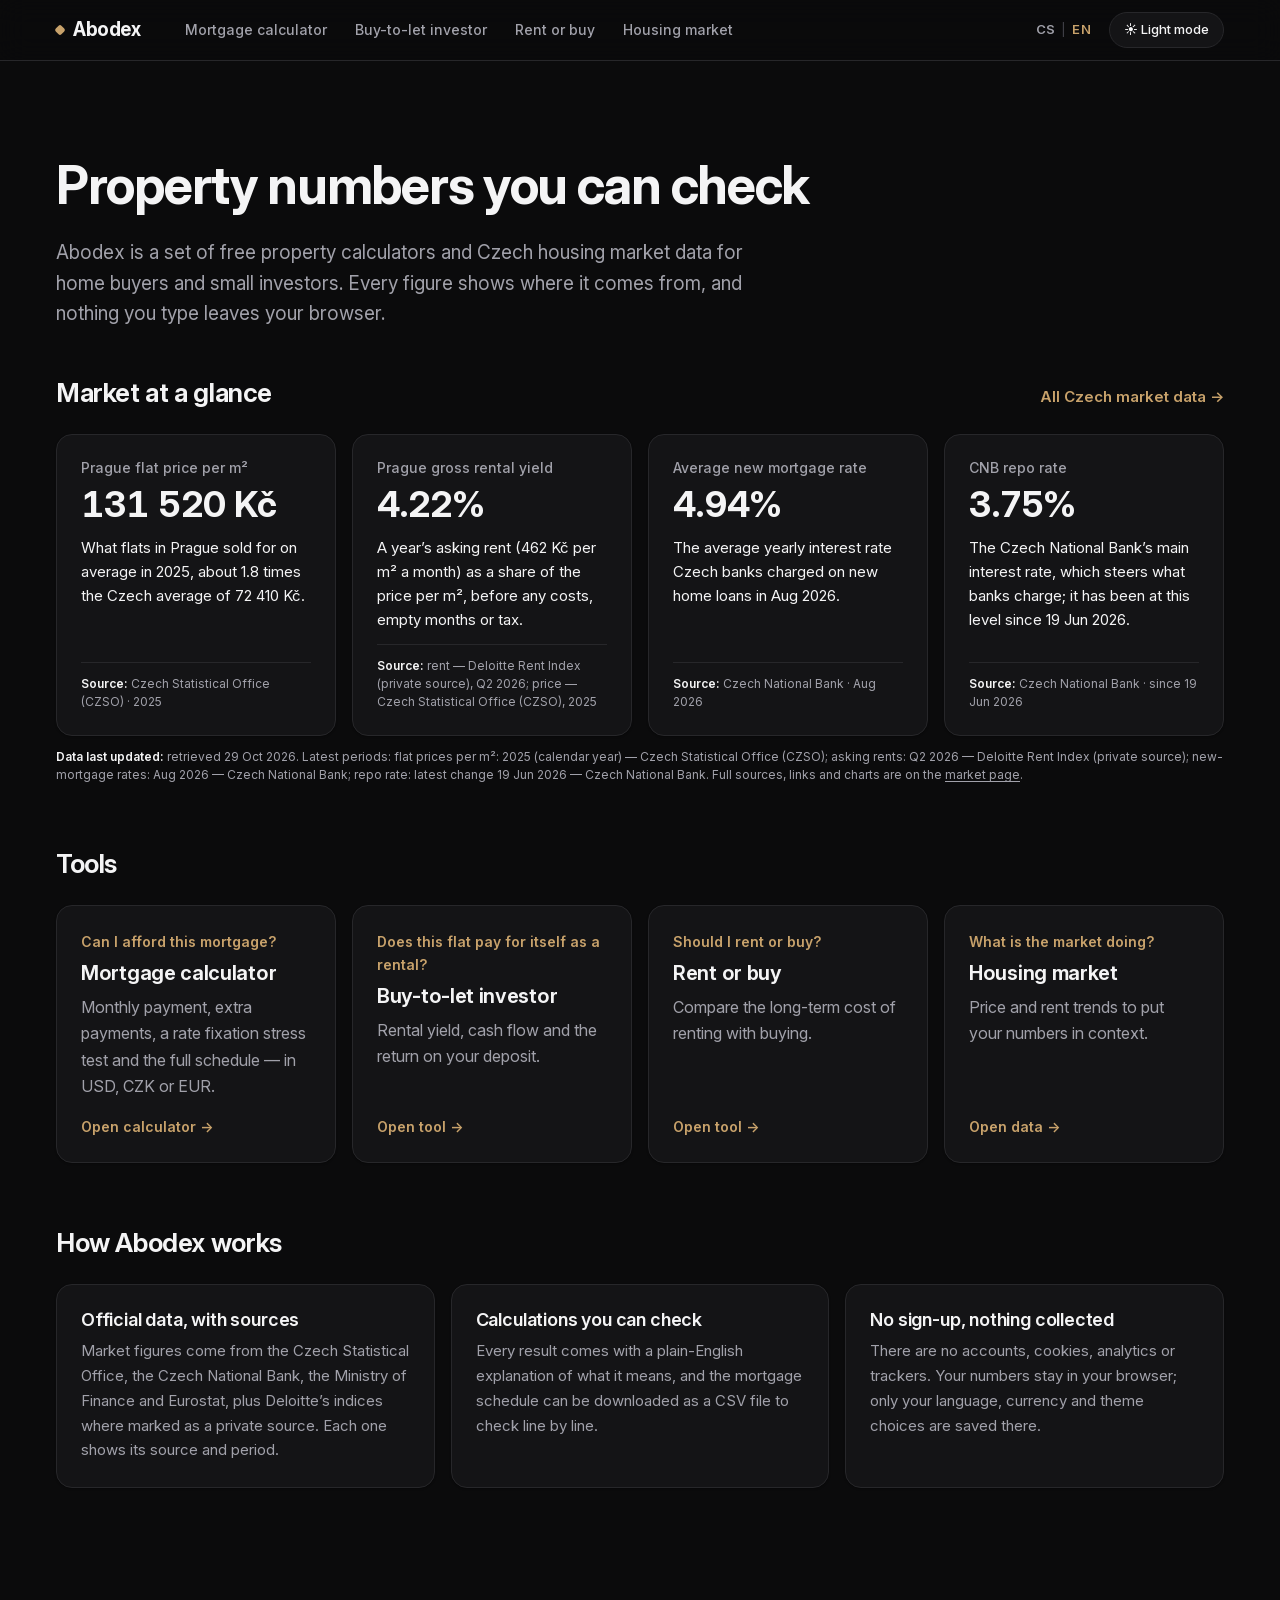
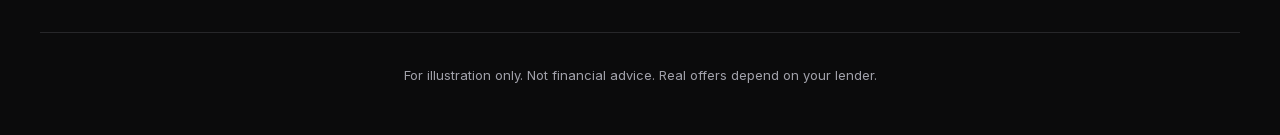
==== commit dc1d2840: "Add Czech / English language switch - "CS | EN" switch in the nav on every page, including 404. The " ====
--- a/index.html
+++ b/index.html
@@ -3,10 +3,11 @@
 <head>
 <meta charset="utf-8">
 <meta name="viewport" content="width=device-width, initial-scale=1">
-<title>Abodex – Property Investment Toolkit</title>
-<meta name="description" content="Free property calculators and Czech housing market data for buyers and small investors: mortgage, buy-to-let and rent-or-buy tools, plus prices, yields and rates from official sources.">
+<title data-i18n="h.title">Abodex – Property Investment Toolkit</title>
+<meta name="description" data-i18n-attr="content:h.desc" content="Free property calculators and Czech housing market data for buyers and small investors: mortgage, buy-to-let and rent-or-buy tools, plus prices, yields and rates from official sources.">
 <link rel="icon" href="favicon.svg" type="image/svg+xml">
 <script src="js/theme-init.js"></script>
+<script src="js/lang-init.js"></script>
 <link rel="stylesheet" href="css/style.css">
 <link rel="stylesheet" href="css/home.css">
 </head>
@@ -14,8 +15,8 @@
 <nav class="topnav" id="topnav" data-page="home" aria-label="Abodex tools"></nav>
 <header class="hero">
   <div>
-    <h1>Property numbers you can check</h1>
-    <p>Abodex is a set of free property calculators and Czech housing market data for home buyers and small investors. Every figure shows where it comes from, and nothing you type leaves your browser.</p>
+    <h1 data-i18n="h.h1">Property numbers you can check</h1>
+    <p data-i18n="h.lead">Abodex is a set of free property calculators and Czech housing market data for home buyers and small investors. Every figure shows where it comes from, and nothing you type leaves your browser.</p>
   </div>
 </header>
 
@@ -23,8 +24,8 @@
   <!-- Every number here is filled in by js/home.js from data/market.json -->
   <section class="block" aria-labelledby="glanceTitle">
     <div class="block-head">
-      <h2 id="glanceTitle">Market at a glance</h2>
-      <a href="market.html">All Czech market data →</a>
+      <h2 id="glanceTitle" data-i18n="h.glance">Market at a glance</h2>
+      <a href="market.html" data-i18n="h.allData">All Czech market data →</a>
     </div>
     <p class="load-note" id="glanceNote" hidden></p>
     <div class="facts" id="facts"></div>
@@ -32,58 +33,60 @@
   </section>
 
   <section class="block" aria-labelledby="toolsTitle">
-    <div class="block-head"><h2 id="toolsTitle">Tools</h2></div>
+    <div class="block-head"><h2 id="toolsTitle" data-i18n="h.tools">Tools</h2></div>
     <div class="tools">
       <a class="card tool" href="mortgage.html">
-        <p class="q">Can I afford this mortgage?</p>
-        <h3>Mortgage calculator</h3>
-        <p>Monthly payment, extra payments, a rate fixation stress test and the full schedule — in USD, CZK or EUR.</p>
-        <span class="go">Open calculator →</span>
+        <p class="q" data-i18n="card.mQ">Can I afford this mortgage?</p>
+        <h3 data-i18n="card.mH">Mortgage calculator</h3>
+        <p data-i18n="card.mP">Monthly payment, extra payments, a rate fixation stress test and the full schedule — in USD, CZK or EUR.</p>
+        <span class="go" data-i18n="card.mGo">Open calculator →</span>
       </a>
       <a class="card tool" href="invest.html">
-        <p class="q">Does this flat pay for itself as a rental?</p>
-        <h3>Buy-to-let investor</h3>
-        <p>Rental yield, cash flow and the return on your deposit.</p>
-        <span class="go">Open tool →</span>
+        <p class="q" data-i18n="card.iQ">Does this flat pay for itself as a rental?</p>
+        <h3 data-i18n="card.iH">Buy-to-let investor</h3>
+        <p data-i18n="card.iP">Rental yield, cash flow and the return on your deposit.</p>
+        <span class="go" data-i18n="card.go">Open tool →</span>
       </a>
       <a class="card tool" href="rent-or-buy.html">
-        <p class="q">Should I rent or buy?</p>
-        <h3>Rent or buy</h3>
-        <p>Compare the long-term cost of renting with buying.</p>
-        <span class="go">Open tool →</span>
+        <p class="q" data-i18n="card.rQ">Should I rent or buy?</p>
+        <h3 data-i18n="card.rH">Rent or buy</h3>
+        <p data-i18n="card.rP">Compare the long-term cost of renting with buying.</p>
+        <span class="go" data-i18n="card.go">Open tool →</span>
       </a>
       <a class="card tool" href="market.html">
-        <p class="q">What is the market doing?</p>
-        <h3>Housing market</h3>
-        <p>Price and rent trends to put your numbers in context.</p>
-        <span class="go">Open data →</span>
+        <p class="q" data-i18n="card.kQ">What is the market doing?</p>
+        <h3 data-i18n="card.kH">Housing market</h3>
+        <p data-i18n="card.kP">Price and rent trends to put your numbers in context.</p>
+        <span class="go" data-i18n="card.kGo">Open data →</span>
       </a>
     </div>
   </section>
 
   <section class="block" aria-labelledby="howTitle">
-    <div class="block-head"><h2 id="howTitle">How Abodex works</h2></div>
+    <div class="block-head"><h2 id="howTitle" data-i18n="h.how">How Abodex works</h2></div>
     <ul class="points">
       <li class="card">
-        <h3>Official data, with sources</h3>
-        <p>Market figures come from the Czech Statistical Office, the Czech National Bank, the Ministry of Finance and Eurostat, plus Deloitte’s indices where marked as a private source. Each one shows its source and period.</p>
+        <h3 data-i18n="h.how1">Official data, with sources</h3>
+        <p data-i18n="h.how1p">Market figures come from the Czech Statistical Office, the Czech National Bank, the Ministry of Finance and Eurostat, plus Deloitte’s indices where marked as a private source. Each one shows its source and period.</p>
       </li>
       <li class="card">
-        <h3>Calculations you can check</h3>
-        <p>Every result comes with a plain-English explanation of what it means, and the mortgage schedule can be downloaded as a CSV file to check line by line.</p>
+        <h3 data-i18n="h.how2">Calculations you can check</h3>
+        <p data-i18n="h.how2p">Every result comes with a plain-English explanation of what it means, and the mortgage schedule can be downloaded as a CSV file to check line by line.</p>
       </li>
       <li class="card">
-        <h3>No sign-up, nothing collected</h3>
-        <p>There are no accounts, cookies, analytics or trackers. Your numbers stay in your browser; only your currency and theme choices are saved there.</p>
+        <h3 data-i18n="h.how3">No sign-up, nothing collected</h3>
+        <p data-i18n="h.how3p">There are no accounts, cookies, analytics or trackers. Your numbers stay in your browser; only your language, currency and theme choices are saved there.</p>
       </li>
     </ul>
   </section>
 </main>
 
 <footer>
-  <p>For illustration only. Not financial advice. Real offers depend on your lender.</p>
+  <p data-i18n="footer">For illustration only. Not financial advice. Real offers depend on your lender.</p>
 </footer>
 
+<script src="js/lang/en.js"></script>
+<script src="js/lang/cs.js"></script>
 <script src="js/common.js"></script>
 <script src="js/home.js"></script>
 </body>
--- a/css/style.css
+++ b/css/style.css
@@ -87,6 +87,15 @@
   font-size: 11px; font-weight: 500; padding: 1px 8px; border-radius: 999px; vertical-align: 1px;
   border: 1px solid var(--border); color: var(--muted); white-space: nowrap;
 }
+/* Language switch "CS | EN" and theme toggle, side by side at the end of the nav */
+.nav-tools { flex: none; display: flex; align-items: center; gap: var(--space-3); }
+.lang-switch { display: flex; align-items: center; font-size: 13px; color: var(--border-strong); }
+.lang-switch button {
+  font: inherit; font-weight: 600; letter-spacing: 0.02em; padding: 6px; border: 0; border-radius: var(--radius-sm);
+  background: none; color: var(--muted); cursor: pointer; transition: color var(--fast) ease;
+}
+.lang-switch button:hover { color: var(--text); }
+.lang-switch button[aria-pressed="true"] { color: var(--accent); }
 #themeToggle {
   flex: none; font: inherit; font-size: 13px; font-weight: 500; padding: 6px 14px; border-radius: 999px; cursor: pointer;
   border: 1px solid var(--border); background: var(--card); color: var(--text);
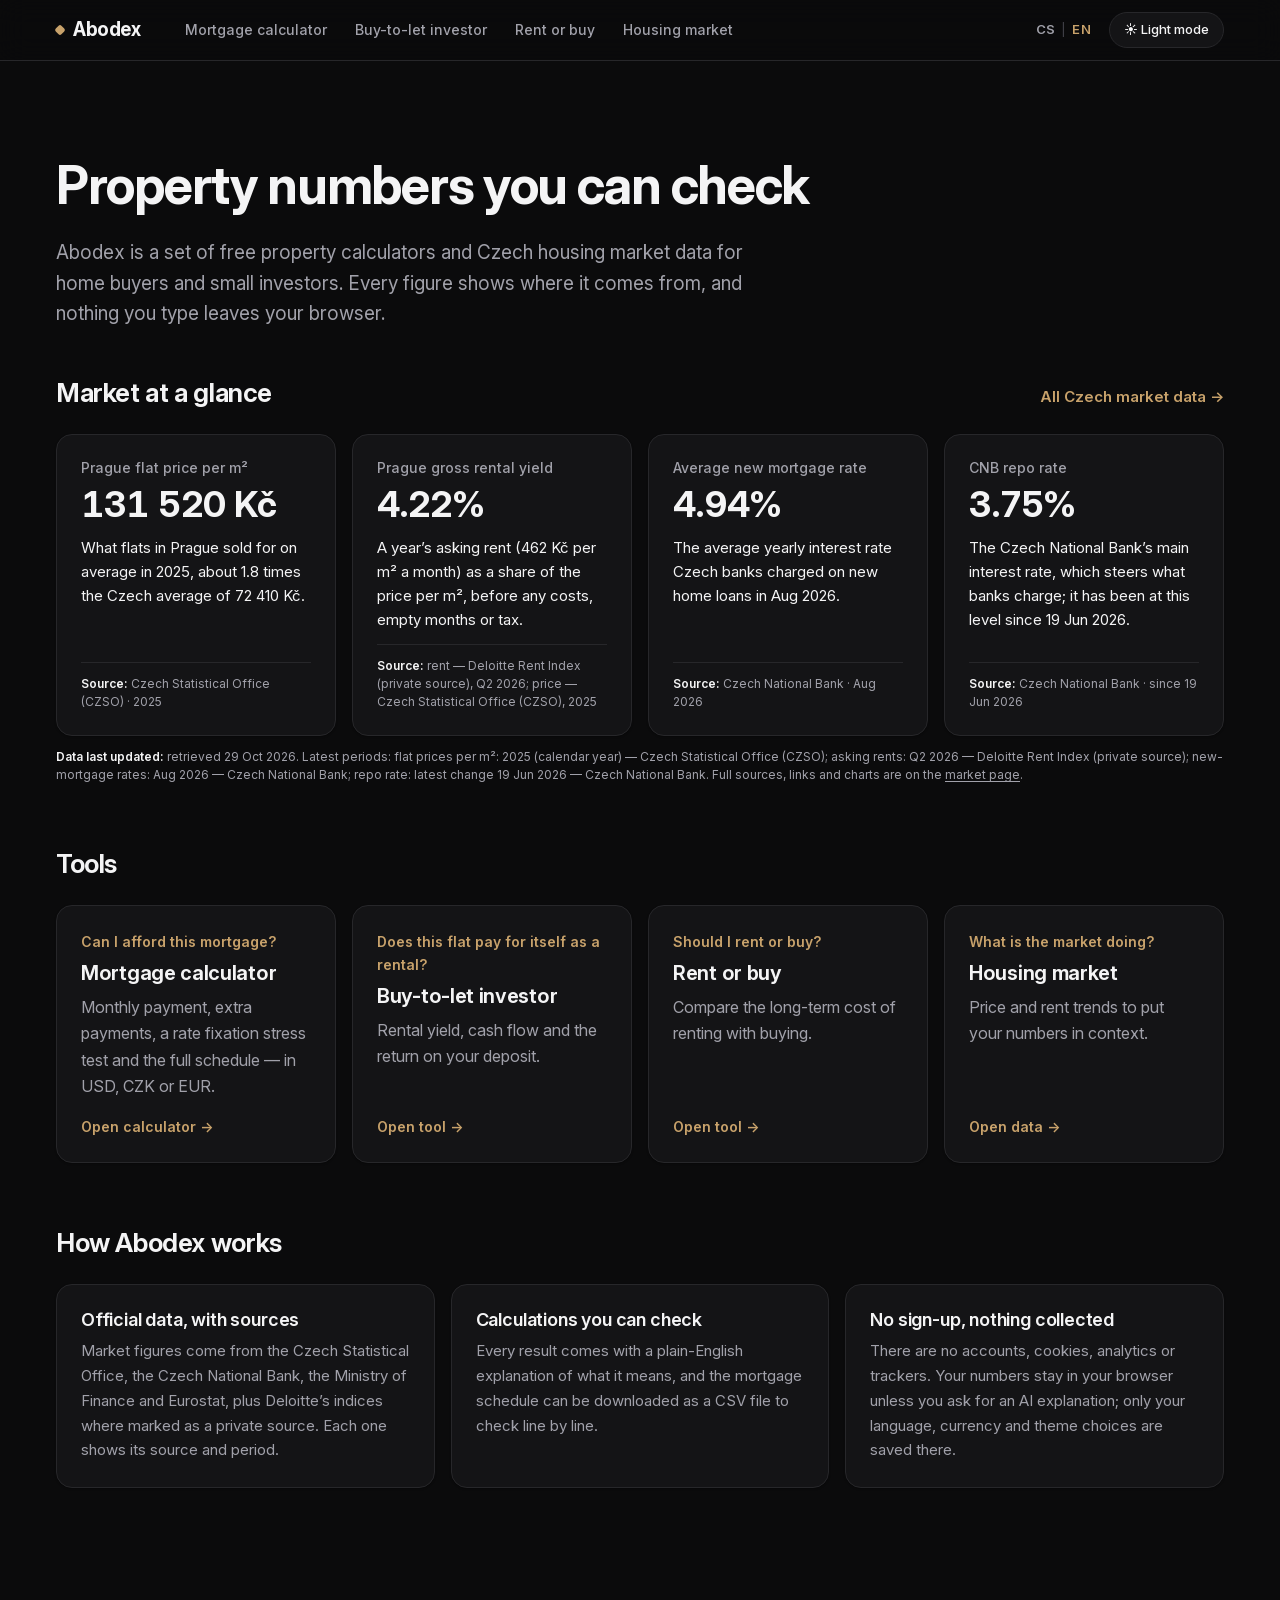
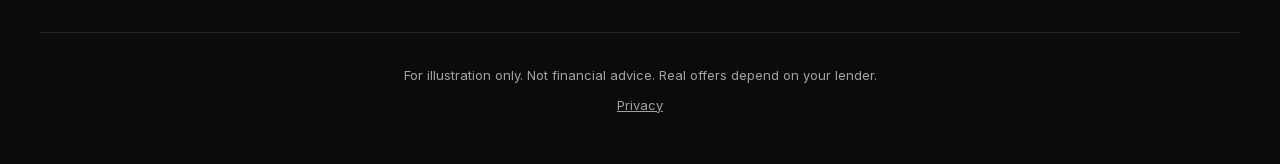
==== commit 2d57f762: "Add "Explain my results" AI advisor to the rate fixation stress test - New js/advisor.js: on click o" ====
--- a/index.html
+++ b/index.html
@@ -75,7 +75,7 @@
       </li>
       <li class="card">
         <h3 data-i18n="h.how3">No sign-up, nothing collected</h3>
-        <p data-i18n="h.how3p">There are no accounts, cookies, analytics or trackers. Your numbers stay in your browser; only your language, currency and theme choices are saved there.</p>
+        <p data-i18n="h.how3p">There are no accounts, cookies, analytics or trackers. Your numbers stay in your browser unless you ask for an AI explanation; only your language, currency and theme choices are saved there.</p>
       </li>
     </ul>
   </section>
@@ -83,6 +83,7 @@
 
 <footer>
   <p data-i18n="footer">For illustration only. Not financial advice. Real offers depend on your lender.</p>
+  <p class="footer-links"><a href="privacy.html" data-i18n="footer.privacy">Privacy</a></p>
 </footer>
 
 <script src="js/lang/en.js"></script>
--- a/css/style.css
+++ b/css/style.css
@@ -232,6 +232,33 @@
   border-top: 1px solid var(--border); text-align: center;
 }
 footer p { margin: 0; font-size: 13px; color: var(--muted); }
+footer .footer-links { margin-top: var(--space-2); }
+footer .footer-links a { color: var(--muted); }
+footer .footer-links a:hover { color: var(--text); }
+
+/* "Explain my results" advisor (js/advisor.js): button, privacy note, then the plain-text answer */
+.advisor { margin-top: var(--space-5); padding-top: var(--space-4); border-top: 1px solid var(--border); }
+.advisor .btn:disabled { opacity: 0.6; cursor: default; }
+.advisor .btn.primary:disabled:hover { background: var(--accent); border-color: var(--accent); }
+.advisor-note { margin: var(--space-2) 0 0; font-size: 12px; line-height: 1.5; color: var(--muted); max-width: 640px; }
+.advisor-note a { color: var(--muted); }
+.advisor-note a:hover { color: var(--text); }
+.advisor-out {
+  margin-top: var(--space-4); padding: 14px 16px; font-size: 14px; line-height: 1.6; white-space: pre-line;
+  background: var(--surface); border: 1px solid var(--border); border-radius: var(--radius-md);
+  animation: advisor-in var(--slow) var(--ease);   /* replays each time the box is shown again */
+}
+@keyframes advisor-in { from { opacity: 0; transform: translateY(4px); } }
+.advisor-out.error { background: var(--accent-soft); border-color: transparent; border-left: 3px solid var(--accent); }
+
+/* Privacy page */
+.prose { display: grid; gap: var(--space-4); }
+.prose > .card { max-width: 760px; }
+.prose h2 { margin-bottom: var(--space-2); }
+.prose h3 { margin: var(--space-4) 0 var(--space-1); font-size: 15px; font-weight: 600; }
+.prose p, .prose ul { margin: 0 0 var(--space-2); font-size: 15px; }
+.prose ul { padding-left: 1.2em; }
+.prose li { margin-bottom: var(--space-1); }
 
 /* Motion: sections fade in as they scroll into view (js/common.js adds .reveal only to sections still
    off-screen), and colours cross-fade while the theme switches (.theme-switching, set for 300 ms). */
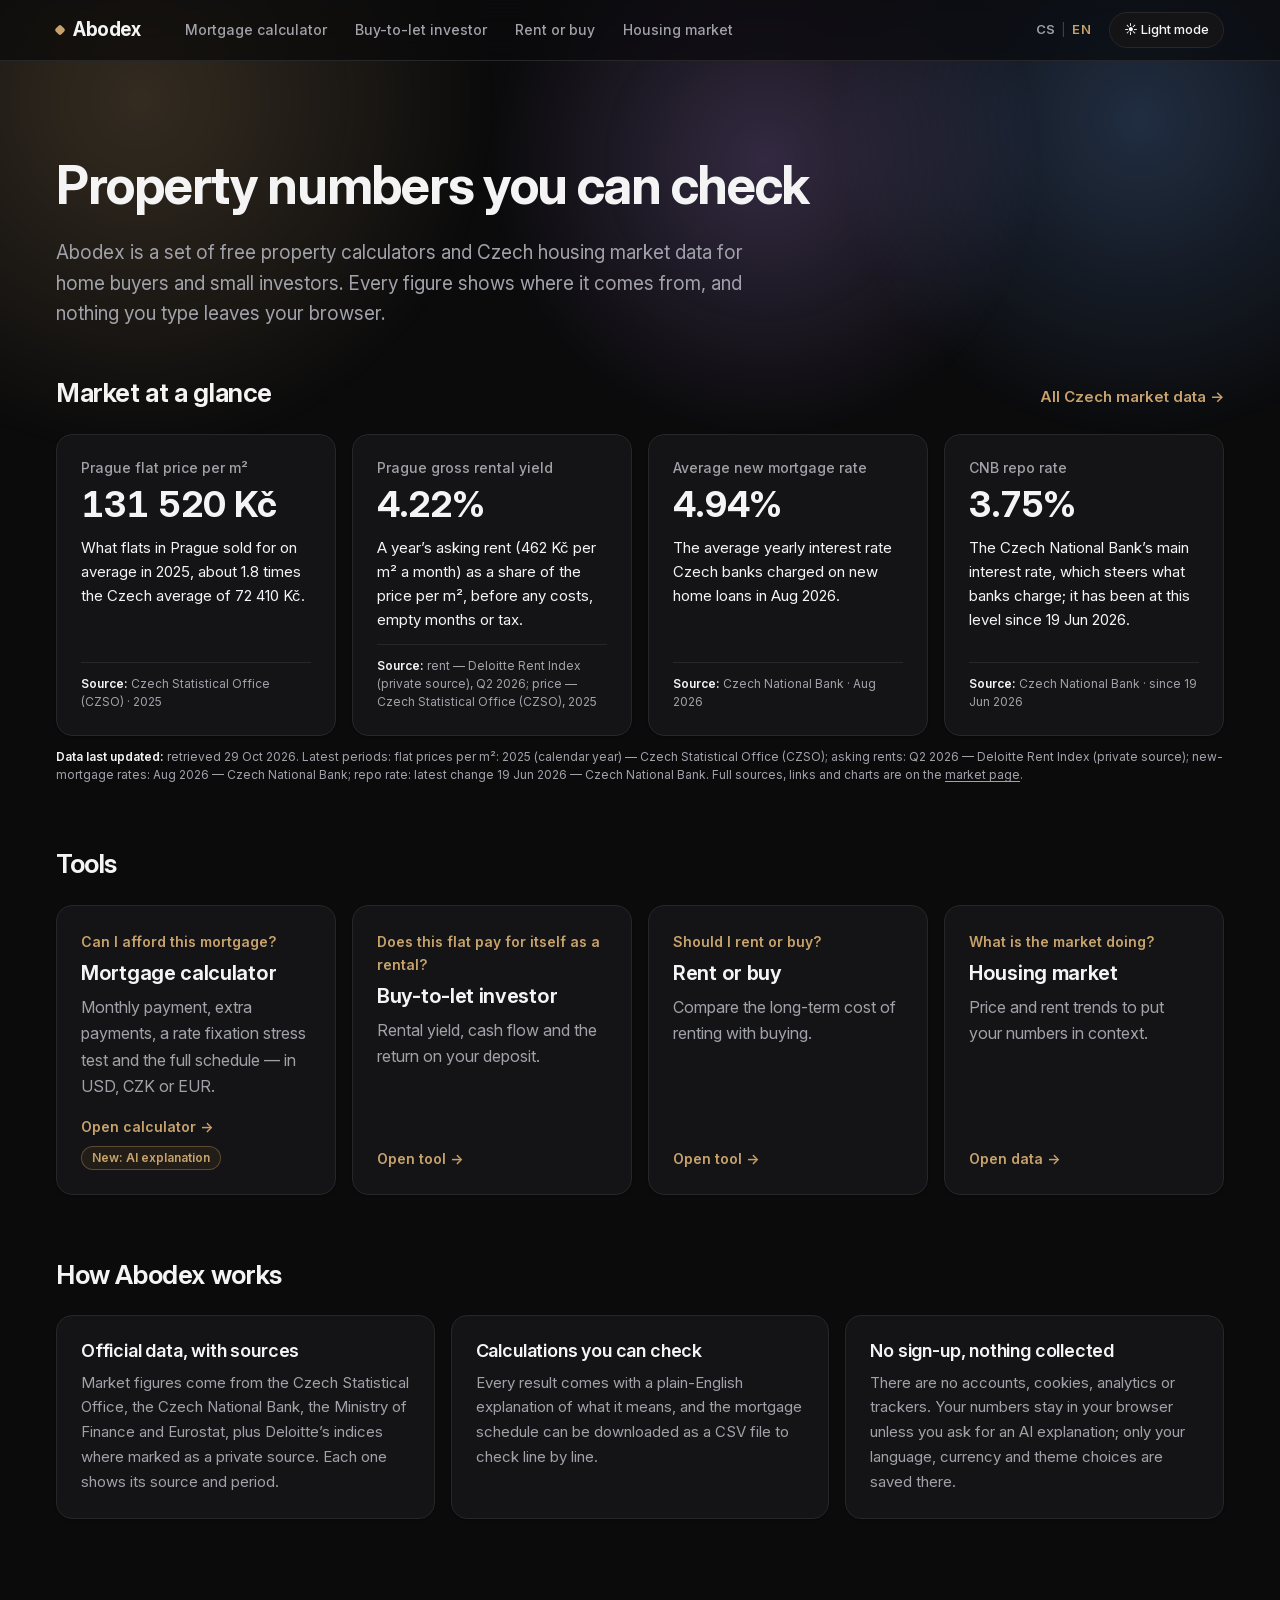
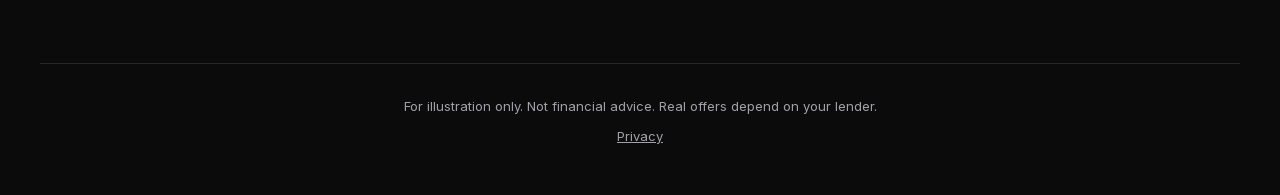
==== commit e2bc960a: "Add AI advisor spotlight card, page transitions and soft ambience - Mortgage: "Explain my results" m" ====
--- a/index.html
+++ b/index.html
@@ -5,13 +5,35 @@
 <meta name="viewport" content="width=device-width, initial-scale=1">
 <title data-i18n="h.title">Abodex – Property Investment Toolkit</title>
 <meta name="description" data-i18n-attr="content:h.desc" content="Free property calculators and Czech housing market data for buyers and small investors: mortgage, buy-to-let and rent-or-buy tools, plus prices, yields and rates from official sources.">
+<link rel="canonical" href="https://abodex.eu/">
+<meta property="og:type" content="website">
+<meta property="og:site_name" content="Abodex">
+<meta property="og:url" content="https://abodex.eu/">
+<meta property="og:title" content="Abodex – Property Investment Toolkit">
+<meta property="og:description" content="Free property calculators and Czech housing market data for buyers and small investors: mortgage, buy-to-let and rent-or-buy tools, plus prices, yields and rates from official sources.">
+<meta name="twitter:card" content="summary">
+<script type="application/ld+json">
+{
+  "@context": "https://schema.org",
+  "@type": "WebSite",
+  "name": "Abodex",
+  "url": "https://abodex.eu/",
+  "description": "Free property calculators and Czech housing market data for buyers and small investors: mortgage, buy-to-let and rent-or-buy tools, plus prices, yields and rates from official sources.",
+  "inLanguage": [
+    "en",
+    "cs"
+  ]
+}
+</script>
 <link rel="icon" href="favicon.svg" type="image/svg+xml">
 <script src="js/theme-init.js"></script>
 <script src="js/lang-init.js"></script>
+<script src="js/transitions.js"></script>
 <link rel="stylesheet" href="css/style.css">
 <link rel="stylesheet" href="css/home.css">
 </head>
 <body>
+<div class="ambience home" aria-hidden="true"><i></i><i></i><i></i></div>
 <nav class="topnav" id="topnav" data-page="home" aria-label="Abodex tools"></nav>
 <header class="hero">
   <div>
@@ -39,7 +61,10 @@
         <p class="q" data-i18n="card.mQ">Can I afford this mortgage?</p>
         <h3 data-i18n="card.mH">Mortgage calculator</h3>
         <p data-i18n="card.mP">Monthly payment, extra payments, a rate fixation stress test and the full schedule — in USD, CZK or EUR.</p>
-        <span class="go" data-i18n="card.mGo">Open calculator →</span>
+        <span class="go-row">
+          <span class="go" data-i18n="card.mGo">Open calculator →</span>
+          <span class="tag-new" data-i18n="card.mNew">New: AI explanation</span>
+        </span>
       </a>
       <a class="card tool" href="invest.html">
         <p class="q" data-i18n="card.iQ">Does this flat pay for itself as a rental?</p>
--- a/css/style.css
+++ b/css/style.css
@@ -26,6 +26,8 @@
   --space-6: 32px; --space-7: 48px; --space-8: 64px; --space-9: 96px;
   --radius-sm: 8px; --radius-md: 12px; --radius-lg: 16px;
   --ease: cubic-bezier(0.2, 0.7, 0.2, 1); --fast: 150ms; --slow: 500ms;
+  /* Ambience behind the page titles, and the soft light that follows the pointer over cards */
+  --amb: 0.16; --amb-home: 0.22; --glow: rgba(200, 162, 107, 0.08);
 }
 :root[data-theme="light"] {
   color-scheme: light;
@@ -38,6 +40,7 @@
   /* Green and red darkened slightly so gain/loss text passes 4.5:1 on white */
   --principal: #1f5fd1; --interest: #d9741c; --tax: #16805a;
   --insurance: #7c4ddb; --pmi: #c53035; --hoa: #7d8aa3;
+  --amb: 0.09; --amb-home: 0.13; --glow: rgba(138, 106, 58, 0.07);
 }
 * { box-sizing: border-box; }
 html { -webkit-text-size-adjust: 100%; }
@@ -166,7 +169,7 @@
 input[aria-invalid="true"], input[aria-invalid="true"]:hover, input[aria-invalid="true"]:focus { border-color: var(--pmi); }
 .field-error { margin-top: var(--space-1); font-size: 13px; line-height: 1.5; color: var(--pmi); }
 .paused-note { margin: 0; }
-.paused > :not(.paused-note):not(:has([aria-invalid="true"])), .paused-item { opacity: 0.4; transition: opacity var(--fast) ease; }
+.paused > :not(.paused-note):not(.advisor-card):not(:has([aria-invalid="true"])), .paused-item { opacity: 0.4; transition: opacity var(--fast) ease; }
 
 /* Shared building blocks: buttons, tabs, tables, result tiles, notes, rise/fall colours */
 .tabs { display: flex; gap: 6px; margin-bottom: var(--space-4); flex-wrap: wrap; align-items: center; }
@@ -236,10 +239,35 @@
 footer .footer-links a { color: var(--muted); }
 footer .footer-links a:hover { color: var(--text); }
 
-/* "Explain my results" advisor (js/advisor.js): button, privacy note, then the plain-text answer */
-.advisor { margin-top: var(--space-5); padding-top: var(--space-4); border-top: 1px solid var(--border); }
-.advisor .btn:disabled { opacity: 0.6; cursor: default; }
-.advisor .btn.primary:disabled:hover { background: var(--accent); border-color: var(--accent); }
+/* "Explain my results" advisor (js/advisor.js): its own card at the top of the results, with a thin brass
+   border, three steps, whose numbers are used, the stress-test settings, the button, the privacy note and
+   then the plain-text answer. It glows softly once (.pulse) the first time it shows a result. */
+.advisor-card { position: relative; border-color: var(--accent); }
+.advisor-head { display: flex; flex-wrap: wrap; align-items: center; gap: var(--space-2) var(--space-3); margin-bottom: var(--space-3); }
+.advisor-head .sparkle { flex: none; color: var(--accent); }
+.advisor-head h2 { flex: 1 1 14em; min-width: 0; margin: 0; }
+.advisor-status {
+  flex: none; display: inline-flex; align-items: center; gap: 6px; padding: 2px 10px; border-radius: 999px;
+  font-size: 12px; font-weight: 500; line-height: 1.6; white-space: nowrap;
+  border: 1px solid var(--border); color: var(--muted);
+}
+.advisor-status::before { content: ""; width: 6px; height: 6px; border-radius: 50%; background: var(--border-strong); }
+.advisor-status.own { color: var(--text); border-color: var(--border-strong); }
+.advisor-status.own::before { background: var(--accent); }
+.advisor-steps { margin: 0 0 var(--space-3); padding-left: 1.4em; font-size: 14px; line-height: 1.55; color: var(--muted); }
+.advisor-steps li + li { margin-top: 2px; }
+.advisor-steps li::marker { color: var(--accent); font-weight: 600; }
+.advisor-settings { margin: 0 0 var(--space-4); font-size: 13px; line-height: 1.5; }
+.advisor-settings a { font-weight: 500; text-underline-offset: 2px; }
+.advisor-hint { margin: var(--space-2) 0 0; font-size: 13px; line-height: 1.5; color: var(--muted); }
+.advisor-card .btn:disabled { opacity: 0.6; cursor: default; }
+.advisor-card .btn.primary:disabled:hover { background: var(--accent); border-color: var(--accent); }
+.advisor-card::after {
+  content: ""; position: absolute; inset: -1px; border-radius: inherit; pointer-events: none; opacity: 0;
+  box-shadow: 0 0 0 1px var(--accent), 0 0 32px 4px var(--ring);
+}
+.advisor-card.pulse::after { animation: advisor-glow 1800ms var(--ease) 1; }
+@keyframes advisor-glow { 35% { opacity: 1; } }
 .advisor-note { margin: var(--space-2) 0 0; font-size: 12px; line-height: 1.5; color: var(--muted); max-width: 640px; }
 .advisor-note a { color: var(--muted); }
 .advisor-note a:hover { color: var(--text); }
@@ -260,6 +288,72 @@
 .prose ul { padding-left: 1.2em; }
 .prose li { margin-bottom: var(--space-1); }
 
+/* Ambience: two or three large, very soft shapes behind the page title (stronger on the home page),
+   drifting slowly. Soft radial gradients, no blur filters; only transform moves, so it stays cheap.
+   The layer sits behind everything, never takes clicks, never changes layout and is clipped so it can't
+   widen the page. Lighter on small screens. */
+.ambience {
+  position: absolute; top: 0; left: 0; right: 0; height: 440px; z-index: -1;
+  overflow: hidden; pointer-events: none; contain: strict;
+  -webkit-mask-image: linear-gradient(#000 50%, transparent); mask-image: linear-gradient(#000 50%, transparent);
+}
+.ambience.home { height: 760px; }
+.ambience i {
+  position: absolute; border-radius: 50%; opacity: var(--amb); will-change: transform;
+  animation: amb-a 26s ease-in-out infinite alternate;
+}
+.ambience.home i { opacity: var(--amb-home); }
+.ambience i:nth-child(1) { width: 720px; height: 720px; top: -380px; left: -220px; background: radial-gradient(closest-side, var(--accent), transparent); }
+.ambience i:nth-child(2) { width: 640px; height: 640px; top: -340px; right: -180px; background: radial-gradient(closest-side, var(--principal), transparent); animation-name: amb-b; animation-duration: 30s; animation-delay: -9s; }
+.ambience i:nth-child(3) { width: 560px; height: 560px; top: -120px; left: 38%; background: radial-gradient(closest-side, var(--insurance), transparent); animation-name: amb-c; animation-duration: 22s; animation-delay: -15s; }
+.ambience:not(.home) i:nth-child(3) { display: none; }
+.ambience.home i:nth-child(1) { top: -260px; }
+.ambience.home i:nth-child(2) { top: -200px; }
+@keyframes amb-a { to { transform: translate3d(14vw, 70px, 0) scale(1.15); } }
+@keyframes amb-b { to { transform: translate3d(-12vw, 90px, 0) scale(0.9); } }
+@keyframes amb-c { to { transform: translate3d(-10vw, -60px, 0) scale(1.2); } }
+@media (max-width: 560px) {
+  .ambience { height: 320px; }
+  .ambience.home { height: 560px; }
+  .ambience i { opacity: calc(var(--amb) * 0.7); }
+  .ambience.home i { opacity: calc(var(--amb-home) * 0.7); }
+  .ambience i:nth-child(1) { width: 440px; height: 440px; top: -240px; left: -180px; }
+  .ambience i:nth-child(2) { width: 400px; height: 400px; top: -220px; right: -200px; }
+  .ambience.home i:nth-child(1) { top: -160px; }
+  .ambience.home i:nth-child(2) { top: -120px; }
+  .ambience i:nth-child(3) { display: none; }
+}
+
+/* A soft light follows the pointer over cards, only on devices with a real mouse (js/common.js sets
+   --mx / --my). It sits behind the card's content and only fades in and out. */
+@property --mx { syntax: "<length>"; inherits: false; initial-value: -999px; }
+@property --my { syntax: "<length>"; inherits: false; initial-value: -999px; }
+@media (hover: hover) and (pointer: fine) {
+  .card { position: relative; isolation: isolate; }
+  .card::before {
+    content: ""; position: absolute; inset: 0; z-index: -1; border-radius: inherit; pointer-events: none; opacity: 0;
+    background: radial-gradient(420px circle at var(--mx) var(--my), var(--glow), transparent 70%);
+    transition: opacity 300ms var(--ease);
+  }
+  .card:hover::before { opacity: 1; }
+}
+
+/* Page transitions (js/transitions.js picks the direction): the page content slides in from the right
+   when going to a later page and from the left to an earlier one, with a slight fade. The nav stays still.
+   Browsers without cross-document View Transitions just navigate. */
+@view-transition { navigation: auto; }
+.topnav { view-transition-name: topnav; }
+::view-transition-group(topnav), ::view-transition-new(topnav) { animation: none; }
+::view-transition-old(topnav) { display: none; }
+html:active-view-transition-type(forward)::view-transition-old(root) { animation: vt-out-left 350ms ease-out both; }
+html:active-view-transition-type(forward)::view-transition-new(root) { animation: vt-in-right 350ms ease-out both; }
+html:active-view-transition-type(back)::view-transition-old(root) { animation: vt-out-right 350ms ease-out both; }
+html:active-view-transition-type(back)::view-transition-new(root) { animation: vt-in-left 350ms ease-out both; }
+@keyframes vt-in-right { from { transform: translateX(56px); opacity: 0; } }
+@keyframes vt-in-left { from { transform: translateX(-56px); opacity: 0; } }
+@keyframes vt-out-left { to { transform: translateX(-56px); opacity: 0; } }
+@keyframes vt-out-right { to { transform: translateX(56px); opacity: 0; } }
+
 /* Motion: sections fade in as they scroll into view (js/common.js adds .reveal only to sections still
    off-screen), and colours cross-fade while the theme switches (.theme-switching, set for 300 ms). */
 .reveal { opacity: 0; transform: translateY(8px); transition: opacity var(--slow) var(--ease), transform var(--slow) var(--ease); }
@@ -267,9 +361,13 @@
 :root.theme-switching, :root.theme-switching * {
   transition: background-color 250ms ease, color 250ms ease, border-color 250ms ease, box-shadow 250ms ease !important;
 }
-/* "Reduce motion" on: no transitions, lifts, fades or count-ups */
+/* "Reduce motion" on: no transitions, lifts, fades, count-ups, page slides, drifting shapes,
+   pointer light or glow (the shapes stay as a still background) */
 @media (prefers-reduced-motion: reduce) {
+  @view-transition { navigation: none; }
   *, *::before, *::after { transition: none !important; animation: none !important; scroll-behavior: auto !important; }
   a.card:hover, a.card:focus-visible { transform: none; }
   .reveal { opacity: 1; transform: none; }
-}
+  .card::before { display: none; }
+  .ambience i { will-change: auto; }
+}
--- a/css/home.css
+++ b/css/home.css
@@ -26,6 +26,13 @@
 /* Tool cards: the question first, then the tool's name */
 .tool .q { margin: 0; font-size: 14px; color: var(--accent); font-weight: 600; flex: none; }
 .tool h3 { margin: 0; font-size: 20px; font-weight: 650; letter-spacing: -0.015em; }
+/* "New: AI explanation" tag next to the mortgage card's link (wraps under it when the card is narrow) */
+.tool .go-row { display: flex; flex-wrap: wrap; align-items: center; justify-content: space-between; gap: var(--space-2); margin-top: var(--space-2); }
+.tool .go-row .go { margin-top: 0; }
+.tag-new {
+  padding: 1px 10px; border-radius: 999px; font-size: 12px; font-weight: 600; line-height: 1.6; white-space: nowrap;
+  background: var(--accent-soft); color: var(--accent); border: 1px solid color-mix(in srgb, var(--accent) 35%, transparent);
+}
 
 /* How Abodex works */
 .points { list-style: none; margin: 0; padding: 0; display: grid; grid-template-columns: repeat(auto-fit, minmax(240px, 1fr)); gap: var(--space-4); }
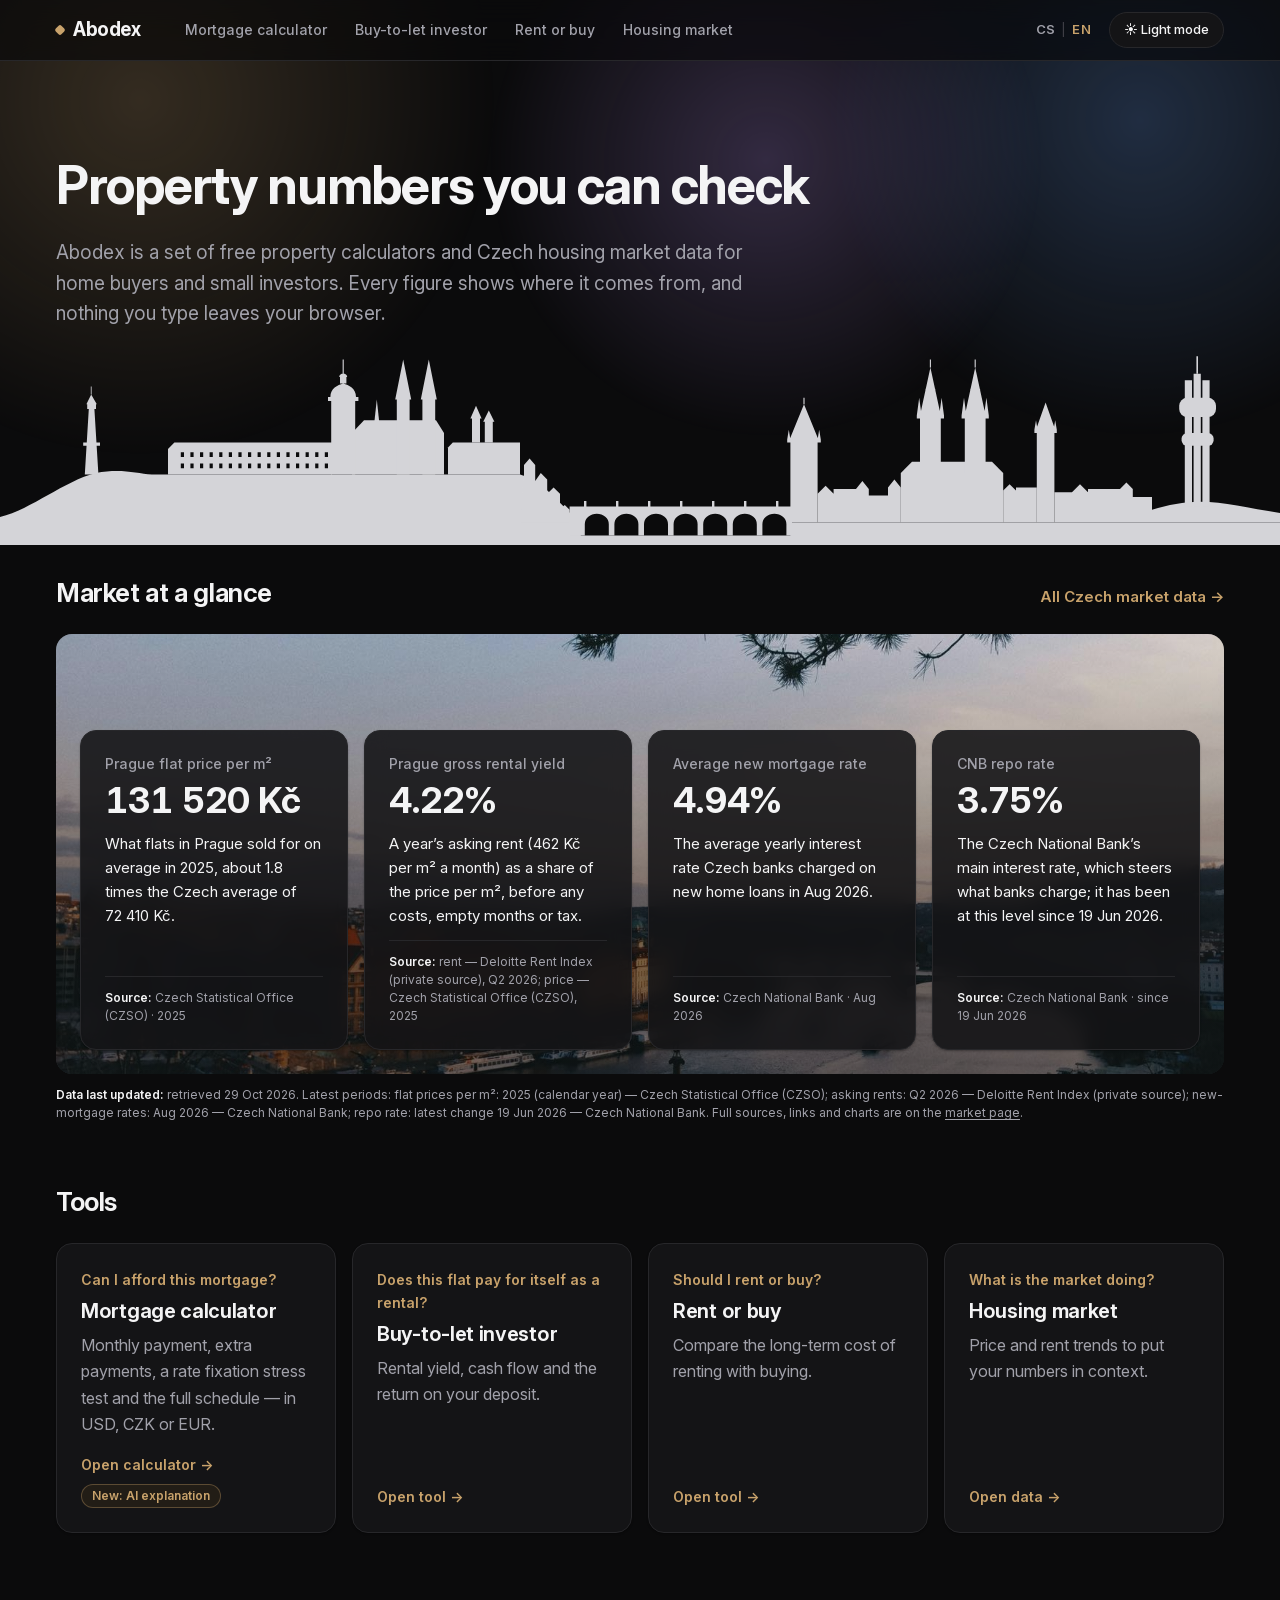
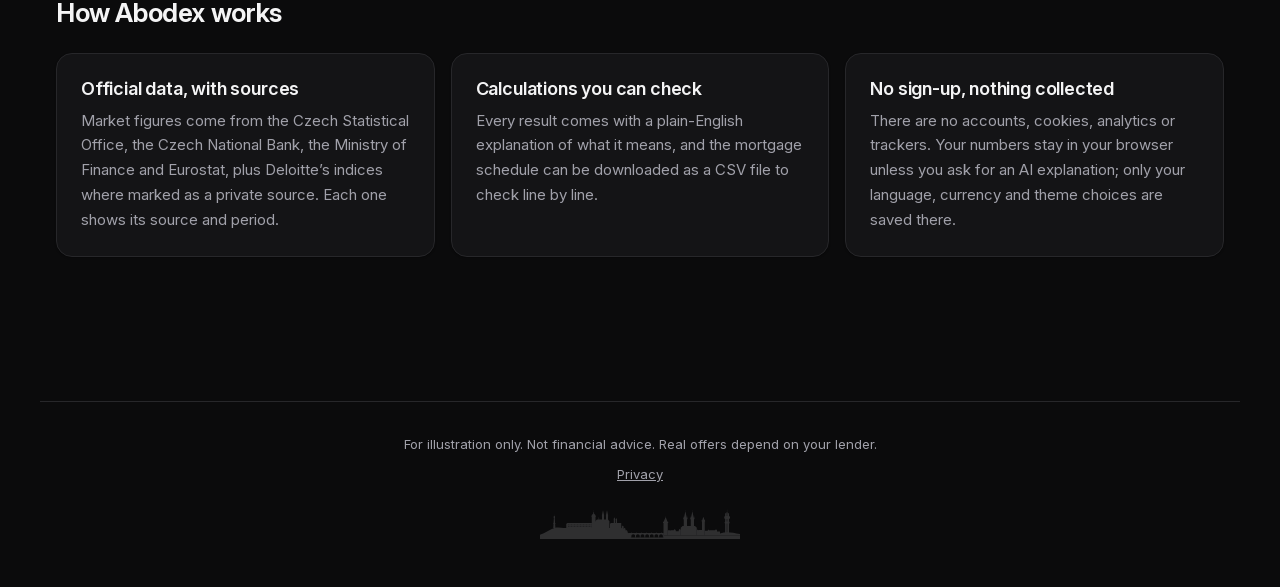
==== commit 29875fea: "Add Prague photos and skyline - Home: Prague skyline along the bottom of the hero (rises once on loa" ====
--- a/index.html
+++ b/index.html
@@ -41,6 +41,7 @@
     <p data-i18n="h.lead">Abodex is a set of free property calculators and Czech housing market data for home buyers and small investors. Every figure shows where it comes from, and nothing you type leaves your browser.</p>
   </div>
 </header>
+<div class="hero-sky" aria-hidden="true"><svg class="sky" xmlns="http://www.w3.org/2000/svg" viewBox="0 0 1600 240" width="1600" height="240" fill="currentColor" aria-hidden="true" focusable="false"><path d="M0 240 V205 C40 195 80 160 120 150 C150 144 170 150 190 152 L650 152 C680 160 700 190 725 212 L726 228 H988 L988 212 L1600 212 V240Z"/><path d="M106 152 L111 70 L109 70 L109 64 L120 64 L120 70 L118 70 L123 152Z M104 112 h21 v4 h-21z M108 64 L114 52 L121 64Z M113.5 52 v-10 h1 v10z"/><path fill-rule="evenodd" d="M210 152 V120 L218 112 H415 V152Z M226 124 h4 v6 h-4z M226 138 h4 v6 h-4z M238 124 h4 v6 h-4z M238 138 h4 v6 h-4z M250 124 h4 v6 h-4z M250 138 h4 v6 h-4z M262 124 h4 v6 h-4z M262 138 h4 v6 h-4z M274 124 h4 v6 h-4z M274 138 h4 v6 h-4z M286 124 h4 v6 h-4z M286 138 h4 v6 h-4z M298 124 h4 v6 h-4z M298 138 h4 v6 h-4z M310 124 h4 v6 h-4z M310 138 h4 v6 h-4z M322 124 h4 v6 h-4z M322 138 h4 v6 h-4z M334 124 h4 v6 h-4z M334 138 h4 v6 h-4z M346 124 h4 v6 h-4z M346 138 h4 v6 h-4z M358 124 h4 v6 h-4z M358 138 h4 v6 h-4z M370 124 h4 v6 h-4z M370 138 h4 v6 h-4z M382 124 h4 v6 h-4z M382 138 h4 v6 h-4z M394 124 h4 v6 h-4z M394 138 h4 v6 h-4z M406 124 h4 v6 h-4z M406 138 h4 v6 h-4z"/><path d="M560 152 V118 L566 112 H650 V152Z"/><path d="M440 152 V100 L455 84 H545 L555 100 V152Z"/><path d="M468 86 L471 58 L474 86Z"/><path d="M414 152 V60 H444 V152Z M410 60 H448 V55 H410Z M413 55 C413 44 422 40 429 38 C436 40 445 44 445 55Z M425 38 V30 H433 V38Z M424 30 C424 24 434 24 434 30Z M428.3 26 V8 h1.4 V26Z"/><path d="M496 152 V58 H512 V152Z M494 58 L504 8 L514 58Z"/><path d="M528 152 V58 H544 V152Z M526 58 L536 8 L546 58Z"/><path d="M590 112 V82 H600 V112Z M588 82 L595 66 L602 82Z M606 112 V86 H616 V112Z M604 86 L611 72 L618 86Z"/><path d="M655 152 V140 L662 132 L669 140 V160 L676 150 L684 158 V176 L692 168 L700 176 V195 L706 190 L712 196 V212 H650Z"/><path fill-rule="evenodd" d="M712 228 V192 H990 V228Z M731 228 V214 A15 13 0 0 1 761 214 V228Z M768 228 V214 A15 13 0 0 1 798 214 V228Z M805 228 V214 A15 13 0 0 1 835 214 V228Z M842 228 V214 A15 13 0 0 1 872 214 V228Z M879 228 V214 A15 13 0 0 1 909 214 V228Z M916 228 V214 A15 13 0 0 1 946 214 V228Z M953 228 V214 A15 13 0 0 1 983 214 V228Z"/><path d="M730 194 v-9 h3 v9z M770 194 v-9 h3 v9z M810 194 v-9 h3 v9z M850 194 v-9 h3 v9z M890 194 v-9 h3 v9z M930 194 v-9 h3 v9z M970 194 v-9 h3 v9z"/><path d="M988 212 V112 H1022 V212Z M984 112 H1026 V108 H984Z M987 108 L1005 64 L1023 108Z M984 108 L986 96 L988 108Z M1022 108 L1024 96 L1026 108Z M1004.3 64 V56 h1.4 V64Z"/><path d="M1022 212 V176 L1032 166 L1042 176 V170 H1070 L1078 160 L1086 170 V178 H1110 V168 L1118 158 L1126 168 V212Z"/><path d="M1126 212 V150 L1140 136 H1240 L1254 150 V212Z"/><path d="M1150 150 V82 H1176 V150Z M1146 82 H1180 V78 H1146Z M1150 78 L1163 18 L1176 78Z M1146 78 L1149 56 L1152 78Z M1174 78 L1177 56 L1180 78Z M1155 66 L1157 44 L1159 66Z M1167 66 L1169 44 L1171 66Z M1162.3 18 V8 h1.4 V18Z"/><path d="M1206 150 V82 H1232 V150Z M1202 82 H1236 V78 H1202Z M1206 78 L1219 18 L1232 78Z M1202 78 L1205 56 L1208 78Z M1230 78 L1233 56 L1236 78Z M1211 66 L1213 44 L1215 66Z M1223 66 L1225 44 L1227 66Z M1218.3 18 V8 h1.4 V18Z"/><path d="M1254 212 V172 L1262 164 L1270 172 V168 H1296 V212Z"/><path d="M1296 212 V100 H1318 V212Z M1293 100 H1321 V96 H1293Z M1295 96 L1307 62 L1319 96Z M1293 96 L1295 84 L1297 96Z M1317 96 L1319 84 L1321 96Z"/><path d="M1318 212 V174 H1340 L1350 164 L1360 174 V170 H1400 L1408 162 L1416 170 V180 H1440 V212Z"/><path d="M1440 212 V196 C1460 190 1480 186 1500 186 C1530 186 1560 194 1600 200 V212Z"/><path d="M1481 192 V34 H1490 V192Z M1492 192 V26 H1501 V192Z M1503 192 V34 H1512 V192Z"/><rect x="1474" y="56" width="46" height="24" rx="10"/><rect x="1477" y="100" width="40" height="16" rx="7"/><path d="M1495.5 26 V4 h2 V26Z"/></svg></div>
 
 <main class="home">
   <!-- Every number here is filled in by js/home.js from data/market.json -->
@@ -49,8 +50,12 @@
       <h2 id="glanceTitle" data-i18n="h.glance">Market at a glance</h2>
       <a href="market.html" data-i18n="h.allData">All Czech market data →</a>
     </div>
-    <p class="load-note" id="glanceNote" hidden></p>
-    <div class="facts" id="facts"></div>
+    <!-- Photo band: the photos come from PHOTOS in js/common.js -->
+    <div class="photo-band">
+      <div class="photos" id="photoBand"></div>
+      <p class="load-note" id="glanceNote" hidden></p>
+      <div class="facts" id="facts"></div>
+    </div>
     <p class="source" id="glanceSource"></p>
   </section>
 
@@ -109,6 +114,7 @@
 <footer>
   <p data-i18n="footer">For illustration only. Not financial advice. Real offers depend on your lender.</p>
   <p class="footer-links"><a href="privacy.html" data-i18n="footer.privacy">Privacy</a></p>
+  <svg class="footer-sky" xmlns="http://www.w3.org/2000/svg" viewBox="0 0 1600 240" width="1600" height="240" fill="currentColor" aria-hidden="true" focusable="false"><path d="M0 240 V205 C40 195 80 160 120 150 C150 144 170 150 190 152 L650 152 C680 160 700 190 725 212 L726 228 H988 L988 212 L1600 212 V240Z"/><path d="M106 152 L111 70 L109 70 L109 64 L120 64 L120 70 L118 70 L123 152Z M104 112 h21 v4 h-21z M108 64 L114 52 L121 64Z M113.5 52 v-10 h1 v10z"/><path fill-rule="evenodd" d="M210 152 V120 L218 112 H415 V152Z M226 124 h4 v6 h-4z M226 138 h4 v6 h-4z M238 124 h4 v6 h-4z M238 138 h4 v6 h-4z M250 124 h4 v6 h-4z M250 138 h4 v6 h-4z M262 124 h4 v6 h-4z M262 138 h4 v6 h-4z M274 124 h4 v6 h-4z M274 138 h4 v6 h-4z M286 124 h4 v6 h-4z M286 138 h4 v6 h-4z M298 124 h4 v6 h-4z M298 138 h4 v6 h-4z M310 124 h4 v6 h-4z M310 138 h4 v6 h-4z M322 124 h4 v6 h-4z M322 138 h4 v6 h-4z M334 124 h4 v6 h-4z M334 138 h4 v6 h-4z M346 124 h4 v6 h-4z M346 138 h4 v6 h-4z M358 124 h4 v6 h-4z M358 138 h4 v6 h-4z M370 124 h4 v6 h-4z M370 138 h4 v6 h-4z M382 124 h4 v6 h-4z M382 138 h4 v6 h-4z M394 124 h4 v6 h-4z M394 138 h4 v6 h-4z M406 124 h4 v6 h-4z M406 138 h4 v6 h-4z"/><path d="M560 152 V118 L566 112 H650 V152Z"/><path d="M440 152 V100 L455 84 H545 L555 100 V152Z"/><path d="M468 86 L471 58 L474 86Z"/><path d="M414 152 V60 H444 V152Z M410 60 H448 V55 H410Z M413 55 C413 44 422 40 429 38 C436 40 445 44 445 55Z M425 38 V30 H433 V38Z M424 30 C424 24 434 24 434 30Z M428.3 26 V8 h1.4 V26Z"/><path d="M496 152 V58 H512 V152Z M494 58 L504 8 L514 58Z"/><path d="M528 152 V58 H544 V152Z M526 58 L536 8 L546 58Z"/><path d="M590 112 V82 H600 V112Z M588 82 L595 66 L602 82Z M606 112 V86 H616 V112Z M604 86 L611 72 L618 86Z"/><path d="M655 152 V140 L662 132 L669 140 V160 L676 150 L684 158 V176 L692 168 L700 176 V195 L706 190 L712 196 V212 H650Z"/><path fill-rule="evenodd" d="M712 228 V192 H990 V228Z M731 228 V214 A15 13 0 0 1 761 214 V228Z M768 228 V214 A15 13 0 0 1 798 214 V228Z M805 228 V214 A15 13 0 0 1 835 214 V228Z M842 228 V214 A15 13 0 0 1 872 214 V228Z M879 228 V214 A15 13 0 0 1 909 214 V228Z M916 228 V214 A15 13 0 0 1 946 214 V228Z M953 228 V214 A15 13 0 0 1 983 214 V228Z"/><path d="M730 194 v-9 h3 v9z M770 194 v-9 h3 v9z M810 194 v-9 h3 v9z M850 194 v-9 h3 v9z M890 194 v-9 h3 v9z M930 194 v-9 h3 v9z M970 194 v-9 h3 v9z"/><path d="M988 212 V112 H1022 V212Z M984 112 H1026 V108 H984Z M987 108 L1005 64 L1023 108Z M984 108 L986 96 L988 108Z M1022 108 L1024 96 L1026 108Z M1004.3 64 V56 h1.4 V64Z"/><path d="M1022 212 V176 L1032 166 L1042 176 V170 H1070 L1078 160 L1086 170 V178 H1110 V168 L1118 158 L1126 168 V212Z"/><path d="M1126 212 V150 L1140 136 H1240 L1254 150 V212Z"/><path d="M1150 150 V82 H1176 V150Z M1146 82 H1180 V78 H1146Z M1150 78 L1163 18 L1176 78Z M1146 78 L1149 56 L1152 78Z M1174 78 L1177 56 L1180 78Z M1155 66 L1157 44 L1159 66Z M1167 66 L1169 44 L1171 66Z M1162.3 18 V8 h1.4 V18Z"/><path d="M1206 150 V82 H1232 V150Z M1202 82 H1236 V78 H1202Z M1206 78 L1219 18 L1232 78Z M1202 78 L1205 56 L1208 78Z M1230 78 L1233 56 L1236 78Z M1211 66 L1213 44 L1215 66Z M1223 66 L1225 44 L1227 66Z M1218.3 18 V8 h1.4 V18Z"/><path d="M1254 212 V172 L1262 164 L1270 172 V168 H1296 V212Z"/><path d="M1296 212 V100 H1318 V212Z M1293 100 H1321 V96 H1293Z M1295 96 L1307 62 L1319 96Z M1293 96 L1295 84 L1297 96Z M1317 96 L1319 84 L1321 96Z"/><path d="M1318 212 V174 H1340 L1350 164 L1360 174 V170 H1400 L1408 162 L1416 170 V180 H1440 V212Z"/><path d="M1440 212 V196 C1460 190 1480 186 1500 186 C1530 186 1560 194 1600 200 V212Z"/><path d="M1481 192 V34 H1490 V192Z M1492 192 V26 H1501 V192Z M1503 192 V34 H1512 V192Z"/><rect x="1474" y="56" width="46" height="24" rx="10"/><rect x="1477" y="100" width="40" height="16" rx="7"/><path d="M1495.5 26 V4 h2 V26Z"/></svg>
 </footer>
 
 <script src="js/lang/en.js"></script>
--- a/css/style.css
+++ b/css/style.css
@@ -28,6 +28,8 @@
   --ease: cubic-bezier(0.2, 0.7, 0.2, 1); --fast: 150ms; --slow: 500ms;
   /* Ambience behind the page titles, and the soft light that follows the pointer over cards */
   --amb: 0.16; --amb-home: 0.22; --glow: rgba(200, 162, 107, 0.08);
+  /* Prague skyline (home hero, footers): soft light grey on dark, black on light */
+  --skyline: #d4d4d8;
 }
 :root[data-theme="light"] {
   color-scheme: light;
@@ -41,6 +43,7 @@
   --principal: #1f5fd1; --interest: #d9741c; --tax: #16805a;
   --insurance: #7c4ddb; --pmi: #c53035; --hoa: #7d8aa3;
   --amb: 0.09; --amb-home: 0.13; --glow: rgba(138, 106, 58, 0.07);
+  --skyline: #111111;
 }
 * { box-sizing: border-box; }
 html { -webkit-text-size-adjust: 100%; }
@@ -238,6 +241,11 @@
 footer .footer-links { margin-top: var(--space-2); }
 footer .footer-links a { color: var(--muted); }
 footer .footer-links a:hover { color: var(--text); }
+/* Quiet signature: a small, faint Prague skyline below the footer text (its own row, so it never covers text or links) */
+.footer-sky {
+  display: block; width: 200px; max-width: 60%; height: auto; aspect-ratio: 1600 / 240;
+  margin: var(--space-5) auto 0; color: var(--skyline); opacity: 0.18; pointer-events: none;
+}
 
 /* "Explain my results" advisor (js/advisor.js): its own card at the top of the results, with a thin brass
    border, three steps, whose numbers are used, the stress-test settings, the button, the privacy note and
--- a/css/home.css
+++ b/css/home.css
@@ -23,6 +23,44 @@
 .fact .source { padding-top: var(--space-3); border-top: 1px solid var(--border); }
 .load-note { padding: 14px 16px; border-left: 3px solid var(--pmi); background: var(--card); border-radius: var(--radius-sm); }
 
+/* Prague skyline along the bottom edge of the hero, full width; rises gently into place once on load.
+   Fixed aspect ratio (1600 × 240), so it never shifts the layout; only transform and opacity animate. */
+.hero-sky { overflow: hidden; margin-top: calc(-1 * var(--space-5)); pointer-events: none; }
+.hero-sky .sky {
+  display: block; width: 100%; height: auto; aspect-ratio: 1600 / 240; color: var(--skyline);
+  animation: sky-rise 1600ms var(--ease) 150ms both;
+}
+@keyframes sky-rise { from { transform: translateY(18%); opacity: 0; } }
+.hero-sky + main.home { padding-top: var(--space-6); }
+
+/* Photo band behind "Market at a glance" (js/common.js PHOTOS, set up by setupPhotos()): the photos
+   cross-fade slowly with a very slight zoom; an overlay and frosted cards keep the text easy to read.
+   The photos are absolutely placed, so they never change the band's size. */
+.photo-band {
+  position: relative; isolation: isolate; overflow: hidden; border-radius: var(--radius-lg);
+  padding: var(--space-9) var(--space-5) var(--space-5); background: var(--surface);
+}
+.photos { position: absolute; inset: 0; z-index: -1; }
+.photos img {
+  position: absolute; inset: 0; width: 100%; height: 100%; object-fit: cover; opacity: 0;
+  transition: opacity 1500ms ease-in-out; animation: photo-zoom 19s ease-in-out infinite alternate;
+}
+.photos img.on { opacity: 1; }
+.photos.paused img { animation-play-state: paused; }
+@keyframes photo-zoom { from { transform: scale(1); } to { transform: scale(1.05); } }
+/* Overlay: darker on dark, lighter on light, heaviest behind the cards */
+.photos::after {
+  content: ""; position: absolute; inset: 0;
+  background: linear-gradient(color-mix(in srgb, var(--bg) 10%, transparent), color-mix(in srgb, var(--bg) 55%, transparent) 70%);
+}
+.photo-band .fact {
+  background: color-mix(in srgb, var(--card) 88%, transparent);
+  -webkit-backdrop-filter: blur(10px); backdrop-filter: blur(10px);
+}
+.photo-band .load-note { margin-top: 0; }
+/* Placeholder cards while market.json loads (js/home.js renderPlaceholder): they hold the space; only the titles show */
+.fact.pending > :not(h3), #glanceSource.pending { visibility: hidden; }
+
 /* Tool cards: the question first, then the tool's name */
 .tool .q { margin: 0; font-size: 14px; color: var(--accent); font-weight: 600; flex: none; }
 .tool h3 { margin: 0; font-size: 20px; font-weight: 650; letter-spacing: -0.015em; }
@@ -45,4 +83,9 @@
   .hero p { font-size: 17px; }
   .block { margin-bottom: var(--space-7); }
   .block-head h2 { font-size: 22px; }
+  .photo-band { padding: var(--space-8) var(--space-3) var(--space-3); }
 }
+/* Reduce motion: the first photo, still (no fade, zoom or rise) */
+@media (prefers-reduced-motion: reduce) {
+  .photos img { transform: none; }
+}
